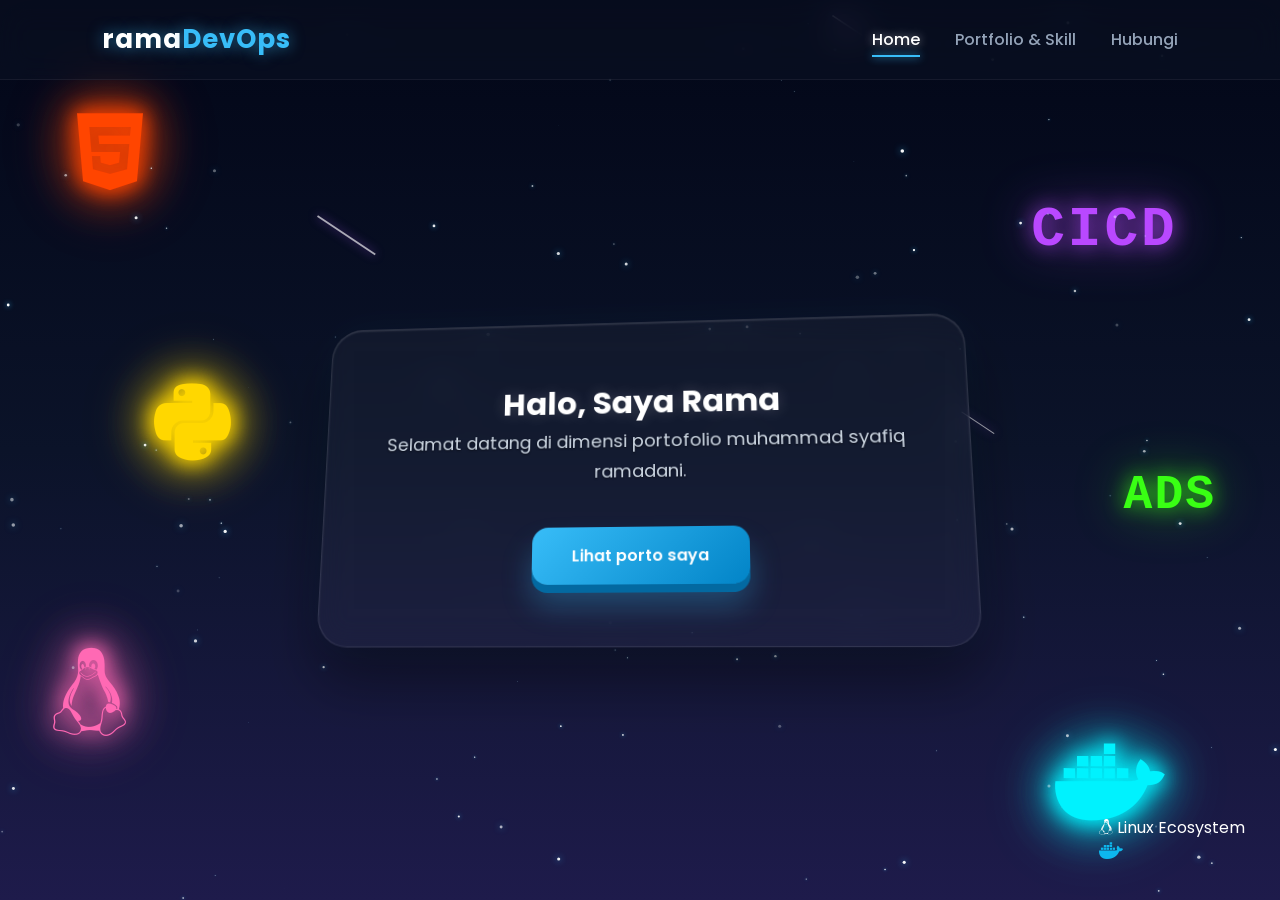
==== index.html @ 14d69cd3 "Deploying to gh-pages from @ ramaaloysius12/ramadevops@76da8cc539028381bd4506cadec1082275433910 🚀" ====
<!DOCTYPE html>
<html lang="id">
<head>
    <meta charset="UTF-8">
    <meta name="viewport" content="width=device-width, initial-scale=1.0">
    <title>Rama haxor</title>
    <link href="https://fonts.googleapis.com/css2?family=Poppins:wght@300;400;600;700&display=swap" rel="stylesheet">
    <link rel="stylesheet" href="https://cdnjs.cloudflare.com/ajax/libs/font-awesome/6.4.0/css/all.min.css">
    <link rel="stylesheet" href="style.css">
</head>

<body class="home-page">
   <div class="bg-hologram-layer">
    <div class="hologram-bg-icon tool-html"><i class="fab fa-html5"></i></div>
    <div class="hologram-bg-icon tool-cicd">CICD</div>
    <div class="hologram-bg-icon tool-python"><i class="fab fa-python"></i></div>
    <div class="hologram-bg-icon tool-ads">ADS</div>
    <div class="hologram-bg-icon tool-linux"><i class="fab fa-linux"></i></div>
    <div class="hologram-bg-icon tool-docker"><i class="fab fa-docker"></i></div>
</div>
    <canvas id="starsCanvas"></canvas>

    <header class="navbar">
        <div class="logo">rama<span>DevOps</span></div>
        <nav class="nav-links" id="navLinks">
            <a href="index.html" class="active">Home</a>
            <a href="portfolio.html">Portfolio & Skill</a>
            <a href="contact.html">Hubungi</a>
        </nav>
        <div class="hamburger" id="hamburgerMenu">
            <i class="fas fa-bars"></i>
        </div>
    </header>

    <main class="hero-container">
        <div class="hero-card-3d">
            <h1 class="fade-out-text">Halo, Saya Rama</h1>
            <p class="fade-out-text delay-1">Selamat datang di dimensi portofolio muhammad syafiq ramadani.</p>
            <a href="portfolio.html" class="btn-3d delay-2">Lihat porto saya</a>
        </div>
      <div class="chatbot-3d-wrapper">
        <div class="chat-popover" id="chatPopover">
            <div class="popover-header">
                <div class="status-dot animate-pulse"></div>
                <span>chat rama</span>
            </div>
            

            <p>Halo! Ada yang bisa saya bantu untuk projek Anda? Tanya saya di WhatsApp! 🚀</p>
            <p>I am a <span class="typing-text"></span></p>
        </div>
         <div class="linux-orbit-box">
        <div class="orbit-glow"></div>
        <div class="orbit-core">
            <i class="fab fa-linux core-icon"></i>
            <span>Linux Ecosystem</span>
        </div>
        <div class="orbit-stage" id="linuxOrbitStage"></div>
    </div>
</main>

          </div>
        </div>
      </div>
    </main>

    <script src="script.js"></script>
</body>
</html>
---- style.css ----
.hologram-bg-icon {
    position: absolute;
    font-size: 5.5rem; /* Sedikit diperbesar agar visual warnanya makin memukau */
    font-family: 'Courier New', monospace;
    font-weight: bold;
    pointer-events: none;
    z-index: 0;
    
    /* Memicu 2 Animasi: Bergerak Spasial + Efek Kedip Memudar */
    animation: holoMovement 14s ease-in-out infinite alternate,
               holoGlitchFade 7s ease-in-out infinite alternate;
}

/* ==================================================
   TEMBAKAN WARNA SPESIFIK TIAP IKON (FULL COLOR NEON)
   ================================================== */

/* 1. HTML5 - Merah Neon Menyala */
.tool-html, .tool-html i {
    color: #ff4500 !important;
    filter: drop-shadow(0 0 10px rgba(255, 69, 0, 0.8)) 
            drop-shadow(0 0 25px rgba(255, 69, 0, 0.4)) !important;
}

/* 2. Python - Kuning Emas Glow */
.tool-python, .tool-python i {
    color: #ffd700 !important;
    filter: drop-shadow(0 0 10px rgba(255, 215, 0, 0.8)) 
            drop-shadow(0 0 25px rgba(255, 215, 0, 0.4)) !important;
}

/* 3. Linux - Pink/Rose Cyberpunk */
.tool-linux, .tool-linux i {
    color: #ff69b4 !important;
    filter: drop-shadow(0 0 10px rgba(255, 105, 180, 0.8)) 
            drop-shadow(0 0 25px rgba(255, 105, 180, 0.4)) !important;
}

/* 4. DevOps (Docker) - Biru Cyan Terang */
.tool-docker, .tool-docker i {
    color: #00f2fe !important;
    filter: drop-shadow(0 0 10px rgba(0, 242, 254, 0.8)) 
            drop-shadow(0 0 25px rgba(0, 242, 254, 0.4)) !important;
}

/* 5. CI/CD (Teks DevOps) - Ungu Hologram Master */
.tool-cicd {
    color: #b948ff !important;
    font-size: 3.5rem;
    letter-spacing: 3px;
    filter: drop-shadow(0 0 10px rgba(185, 72, 255, 0.8)) 
            drop-shadow(0 0 25px rgba(185, 72, 255, 0.4)) !important;
}

/* 6. Digital Marketing (ADS) - Hijau Lime Stabilo */
.tool-ads {
    color: #39ff14 !important;
    font-size: 3rem;
    letter-spacing: 2px;
    filter: drop-shadow(0 0 10px rgba(57, 255, 20, 0.8)) 
            drop-shadow(0 0 25px rgba(57, 255, 20, 0.4)) !important;
}


/* ==================================================
   SISTEM LOGIKA ANIMASI (MOVING & FADING)
   ================================================== */

/* Animasi Gerakan Spasial Mengambang Menyilang */
@keyframes holoMovement {
    0% { transform: translate(0, 0) rotate(0deg) scale(1); }
    50% { transform: translate(25px, -35px) rotate(6deg) scale(1.08); }
    100% { transform: translate(-15px, 45px) rotate(-5deg) scale(0.92); }
}

/* Animasi Kedip Memudar Malfungsi Cahaya Proyektor */
@keyframes holoGlitchFade {
    0%, 20%, 100% { opacity: 0.5; } /* Kondisi dasar: warna keluar jernih */
    45% { opacity: 0.85; }          /* Menguat sangat tajam */
    48% { opacity: 0.15; }          /* Drop drastis (efek kedip) */
    52% { opacity: 0.6; }           /* Pulih kembali */
    80% { opacity: 0.08; }          /* Menghilang hampir transparan */
}


/* ==================================================
   PENATAAN TITIK KOORDINAT LAYAR & JEDA WAKTU ACAK
   ================================================== */
.tool-html    { left: 6%;  top: 12%; animation-delay: 0s, 0s; }
.tool-cicd    { right: 8%; top: 22%; animation-delay: -3s, -1.5s; }
.tool-python  { left: 12%; top: 42%; animation-delay: -6s, -4s; }
.tool-ads     { right: 5%; top: 52%; animation-delay: -1.5s, -5.5s; }
.tool-linux   { left: 4%;  top: 72%; animation-delay: -9s, -2s; }
.tool-docker  { right: 9%; top: 82%; animation-delay: -4.5s, -3.5s; }

/* Optimasi Layar Smartphone */
@media (max-width: 768px) {
    .hologram-bg-icon { font-size: 3.5rem; }
    .tool-cicd { font-size: 2.2rem; }
    .tool-ads { font-size: 2rem; }
    
    @keyframes holoGlitchFade {
        0%, 100% { opacity: 0.4; }
        50% { opacity: 0.08; }
    }
}
* {
    margin: 0;
    padding: 0;
    box-sizing: border-box;
    font-family: 'Poppins', sans-serif;
}

:root {
    --text-white: #ffffff;
    --text-glow: #e0f2fe;
    --accent-blue: #38bdf8;
    --accent-purple: #a855f7;
    
    /* Variabel Warna Gradien Langit 3D Tiap Halaman */
    --bg-home: linear-gradient(180deg, #020617 0%, #0b1329 50%, #1e1b4b 100%);
    --bg-portfolio: linear-gradient(135deg, #090514 0%, #11072c 40%, #1e114a 100%);
    --bg-contact: linear-gradient(225deg, #030712 0%, #081c36 60%, #0d3b66 100%);
    
    /* Bayangan Kedalaman Ruang Efek 3D */
    --shadow-3d: 0 30px 60px rgba(0, 0, 0, 0.6), 
                 inset 0 2px 4px rgba(255, 255, 255, 0.15),
                 0 0 40px rgba(56, 189, 248, 0.1);
    --border-3d: 1px solid rgba(255, 255, 255, 0.12);
}

html, body {
    width: 100%;
    min-height: 100vh;
    overflow-x: hidden;
    color: var(--text-white);
    background-color: #020617;
    position: relative;
}

/* Penempatan Background Gradien Berdasarkan Kelas Halaman */
body.home-page { background: var(--bg-home); }
body.portfolio-page { background: var(--bg-portfolio); }
body.contact-page { background: var(--bg-contact); }

/* Glow Blobs Background Ornament */
body::before {
    content: "";
    position: absolute;
    width: 300px;
    height: 300px;
    background: linear-gradient(135deg, #38bdf8, #a855f7);
    filter: blur(130px);
    opacity: 0.15;
    top: 15%;
    left: 10%;
    z-index: -1;
    pointer-events: none;
} 

/* Canvas Komponen Bintang */
#starsCanvas {
    position: fixed;
    top: 0;
    left: 0;
    width: 100%;
    height: 100%;
    z-index: 1;
    pointer-events: none;
}

/* ==================================================
   2. NAVIGATION BAR (GLASSMORPHISM)
   ================================================== */
.navbar {
    display: flex;
    justify-content: space-between;
    align-items: center;
    padding: 20px 8%;
    background: rgba(15, 23, 42, 0.4);
    backdrop-filter: blur(16px);
    -webkit-backdrop-filter: blur(16px);
    border-bottom: 1px solid rgba(255, 255, 255, 0.06);
    position: fixed;
    width: 100%;
    top: 0;
    z-index: 1000;
}

.logo {
    font-size: 26px;
    font-weight: 700;
    letter-spacing: 1px;
    text-shadow: 0 0 15px rgba(56, 189, 248, 0.6);
}

.logo span {
    color: var(--accent-blue);
}

.nav-links {
    display: flex;
}

.nav-links a {
    margin-left: 35px;
    text-decoration: none;
    color: #94a3b8;
    font-weight: 500;
    transition: all 0.3s ease;
    position: relative;
    padding: 5px 0;
}

.nav-links a:hover, .nav-links a.active {
    color: var(--text-white);
    text-shadow: 0 0 10px rgba(255, 255, 255, 0.5);
}

.nav-links a::after {
    content: '';
    position: absolute;
    width: 0;
    height: 2px;
    bottom: 0;
    left: 0;
    background: var(--accent-blue);
    transition: width 0.3s ease;
    box-shadow: 0 0 8px var(--accent-blue);
}

.nav-links a:hover::after, .nav-links a.active::after {
    width: 100%;
}

.hamburger {
    display: none;
    font-size: 26px;
    cursor: pointer;
    color: var(--text-white);
    transition: transform 0.3s ease;
}

/* ==================================================
   3. HERO SECTION & TRANS-3D HERO CARD (FIXED BUG)
   ================================================== */
.hero-container {
    height: auto !important; /* FIX: Lepas 100vh kaku agar tidak menjepit box visual bawah */
    min-height: 100vh;
    display: flex;
    flex-direction: column; /* Urutkan dari atas ke bawah secara simetris */
    align-items: center;
    justify-content: center;
    padding: 140px 20px 80px 20px; /* Atur ruang napas layout */
    position: relative;
    z-index: 10;
    gap: 40px; /* Jarak aman antara kartu dan box visual linux */
}

/* Kartu Utama: Dioptimasi Menjadi Transparan Glassmorphism */
.hero-card-3d {
    background: rgba(255, 255, 255, 0.03) !important; /* Transparan premium */
    backdrop-filter: blur(16px) !important;
    -webkit-backdrop-filter: blur(16px) !important;
    border: 1px solid rgba(255, 255, 255, 0.1) !important; 
    padding: 60px 40px;
    border-radius: 32px;
    width: 100%;
    max-width: 650px;
    text-align: center;
    box-shadow: 0 30px 60px rgba(0, 0, 0, 0.4), 
                inset 0 1px 2px rgba(255, 255, 255, 0.15),
                0 0 40px rgba(56, 189, 248, 0.05) !important;
    transform: perspective(1000px) rotateX(10deg) rotateY(-5deg);
    transition: transform 0.5s ease, box-shadow 0.5s ease;
}

.hero-card-3d:hover {
    transform: perspective(1000px) rotateX(0deg) rotateY(0deg) translateY(-5px);
    box-shadow: 0 40px 80px rgba(56, 189, 248, 0.2), inset 0 2px 8px rgba(255, 255, 255, 0.3);
}

.hero-card-3d h1 {
    text-shadow: 0 0 15px rgba(255, 255, 255, 0.2);
}

.hero-card-3d p {
    font-size: 1.15rem;
    color: #cbd5e1 !important;
    line-height: 1.7;
    margin-bottom: 40px;
    text-shadow: 0 1px 2px rgba(0, 0, 0, 0.5);
}

/* Tombol Aksi Bergaya Timbul Spasial */
.btn-3d {
    display: inline-block;
    padding: 16px 40px;
    background: linear-gradient(135deg, var(--accent-blue) 0%, #0284c7 100%);
    color: var(--text-white);
    text-decoration: none;
    font-weight: 600;
    border-radius: 16px;
    box-shadow: 0 8px 0px #0369a1, 0 20px 30px rgba(56, 189, 248, 0.3);
    transition: all 0.2s ease;
}

.btn-3d:hover {
    transform: translateY(2px);
    box-shadow: 0 6px 0px #0369a1, 0 15px 20px rgba(56, 189, 248, 0.3);
}

.btn-3d:active {
    transform: translateY(8px);
    box-shadow: 0 0px 0px transparent;
}

/* ==================================================
   4. ANIMATIONS & EFFECTS
   ================================================== */
.fade-out-text {
    opacity: 1;
    animation: triggerFadeOut 5s ease-in-out infinite alternate;
}

.delay-1 { animation-delay: 0.5s; }
.delay-2 { animation-delay: 1s; }

@keyframes triggerFadeOut {
    0%, 75% { opacity: 1; transform: translateY(0); }
    100% { opacity: 0.15; transform: translateY(-8px); }
}

.typing-text {
    color: #38bdf8;
    font-weight: bold;
    border-right: 2px solid #fff;
    animation: blinkCursor 0.75s step-end infinite;
    padding-right: 4px;
}

@keyframes blinkCursor {
    from, to { border-color: transparent }
    50% { border-color: #38bdf8; }
}

/* ==================================================
   5. VISUAL 3D KOTAK TRANSPARAN IKON LINUX (TERISOLASI)
   ================================================== */
.linux-visual-3d {
    position: relative !important;
    display: flex !important;
    align-items: center !important;
    justify-content: center !important;
    width: 100% !important;
    max-width: 580px !important;
    height: 250px !important; 
    background: rgba(255, 255, 255, 0.02) !important;
    backdrop-filter: blur(20px) !important;
    -webkit-backdrop-filter: blur(20px) !important;
    border: 1px solid rgba(255, 255, 255, 0.08) !important;
    border-radius: 24px !important;
    box-shadow: 0 30px 60px rgba(0, 0, 0, 0.5),
                inset 0 1px 2px rgba(255, 255, 255, 0.1) !important;
    overflow: hidden !important;
    box-sizing: border-box !important;
    margin: 0 auto !important; /* Rata tengah yang solid */
}

.center-label {
    text-align: center;
    z-index: 10;
    pointer-events: none;
    display: flex;
    flex-direction: column;
    align-items: center;
    gap: 8px;
}

.linux-master-icon {
    font-size: 2.5rem;
    color: #ffffff;
    filter: drop-shadow(0 0 15px rgba(255, 255, 255, 0.6));
    animation: pulseGlow 3s ease-in-out infinite;
}

.center-label span {
    font-family: monospace;
    font-size: 0.85rem;
    letter-spacing: 2px;
    color: blue;
    text-transform: uppercase;
    font-weight: bold;
    text-shadow: 0 0 8px rgba(168, 85, 247, 0.4);
}

.linux-stage {
    position: absolute;
    width: 100%;
    height: 100%;
    top: 0;
    left: 0;
    z-index: 5;
    pointer-events: none;
}

.linux-icon-particle {
    position: absolute;
    opacity: 0;
    filter: drop-shadow(0 0 10px currentColor);
    transform-style: preserve-3d;
    animation: linux3DAnimation 3.5s cubic-bezier(0.4, 0, 0.2, 1) forwards;
}

@keyframes pulseGlow {
    0%, 100% { transform: scale(1); opacity: 0.8; }
    50% { transform: scale(1.08); opacity: 1; filter: drop-shadow(0 0 25px #38bdf8); }
}

@keyframes linux3DAnimation {
    0% { transform: translateY(120%) scale(0.3) rotateX(45deg) rotateY(0deg); opacity: 0; }
    20% { opacity: 0.7; }
    80% { opacity: 0.7; }
    100% { transform: translateY(-30%) scale(1.3) rotateX(0deg) rotateY(180deg); opacity: 0; }
}

/* ==================================================
   6. PORTFOLIO & SKILLS LAYOUT
   ================================================== */
.content-wrapper {
    padding: 140px 8% 80px 8%;
    position: relative;
    z-index: 10;
}

.section-title {
    text-align: center;
    margin-bottom: 50px;
}

.section-title h1, .section-title h2 {
    font-size: 2.8rem;
    background: linear-gradient(135deg, #fff 0%, var(--accent-blue) 100%);
    -webkit-background-clip: text;
    -webkit-text-fill-color: transparent;
    background-clip: text; 
}

.grid-container {
    display: grid;
    grid-template-columns: repeat(auto-fit, minmax(300px, 1fr));
    gap: 40px;
    margin-bottom: 40px;
}

.card-3d-item {
    background: rgba(17, 24, 39, 0.55);
    border: var(--border-3d);
    padding: 40px 30px;
    border-radius: 24px;
    box-shadow: var(--shadow-3d);
    transition: transform 0.4s cubic-bezier(0.175, 0.885, 0.32, 1.275);
}

.card-3d-item:hover {
    transform: translateY(-12px) scale(1.03) rotateY(5deg);
    border-color: rgba(56, 189, 248, 0.4);
}

.icon-box {
    font-size: 32px;
    color: var(--accent-blue);
    margin-bottom: 20px;
    display: inline-block;
    text-shadow: 0 0 15px rgba(56, 189, 248, 0.8);
}

.card-3d-item h3 { font-size: 1.4rem; margin-bottom: 15px; }
.card-3d-item p { color: #94a3b8; font-size: 0.95rem; line-height: 1.6; }

.portfolio-card-3d {
    background: rgba(15, 23, 42, 0.7);
    border-radius: 24px;
    overflow: hidden;
    border: var(--border-3d);
    box-shadow: var(--shadow-3d);
    transition: transform 0.4s ease;
}

.portfolio-card-3d:hover { transform: translateY(-8px) rotateX(-5deg); }
.p-banner {
    background: liner-gradient(135deg, #4c1d95 0%, blue 100%);
    height: 180px;
    display: flex;
    align-items: center;
    justify-content: center;
    font-weight: 700;
    font-size: 1.5rem;
    letter-spacing: 1px;
}
.p-banner.spec { background: linear-gradient(135deg, #0f172a 0%,  100%); }
.p-content { padding: 25px; }
.p-content h3 { margin-bottom: 10px; }
.p-content p { color: #cbd5e1; font-size: 0.95rem; line-height: 1.6; }

.project-card-glass {
    background: rgba(255, 255, 255, 0.03);
    backdrop-filter: blur(12px);
    -webkit-backdrop-filter: blur(12px);
    border: 1px solid rgba(255, 255, 255, 0.08);
    border-radius: 16px;
    padding: 20px;
    transition: transform 0.3s ease, box-shadow 0.3s ease;
}

.project-card-glass:hover {
    transform: translateY(-6px);
    border-color: rgba(56, 189, 248, 0.4); 
    box-shadow: 0 15px 30px rgba(56, 189, 248, 0.1);
}

/* ==================================================
   7. TECHNICAL TOOLS LOGO SLIDER
   ================================================== */
.tools-grid {
    display: grid;
    grid-template-columns: repeat(auto-fit, minmax(160px, 1fr));
    gap: 25px;
    margin-top: 30px;
    margin-bottom: 60px;
}

.tool-card-3d {
    background: rgba(30, 41, 59, 0.4);
    backdrop-filter: blur(10px);
    border: 1px solid rgba(255, 255, 255, 0.08);
    border-radius: 20px;
    padding: 30px 20px;
    text-align: center;
    box-shadow: 0 15px 30px rgba(0, 0, 0, 0.4), 
                inset 0 2px 4px rgba(255, 255, 255, 0.05),
                0 4px 0px rgba(15, 23, 42, 0.8);
    transition: transform 0.3s cubic-bezier(0.175, 0.885, 0.32, 1.275), box-shadow 0.3s ease, border-color 0.3s ease;
}

.tool-card-3d:hover {
    transform: translateY(-8px);
    box-shadow: 0 25px 40px rgba(56, 189, 248, 0.15), 
                inset 0 2px 6px rgba(255, 255, 255, 0.1),
                0 12px 0px rgba(15, 23, 42, 0.6);
    border-color: rgba(56, 189, 248, 0.3);
}

.slider-3d-container {
    width: 100%;
    overflow: hidden;
    position: relative;
    padding: 30px 0;
    margin-bottom: 60px;
}

.slider-3d-container::before, .slider-3d-container::after {
    content: ""; height: 100%; position: absolute; width: 150px; z-index: 2; pointer-events: none;
}
.slider-3d-container::before { top: 0; left: 0; background: linear-gradient(to right, rgba(9, 5, 20, 1) 0%, rgba(9, 5, 20, 0) 100%); }
.slider-3d-container::after { top: 0; right: 0; background: linear-gradient(to left, rgba(9, 5, 20, 1) 0%, rgba(9, 5, 20, 0) 100%); }

.infinite-slider-track { display: flex; width: max-content; gap: 20px; }
.row-left { animation: scrollLeft 35s linear infinite; }
.row-right { animation: scrollRight 20s linear infinite; }
.slider-3d-container:hover .infinite-slider-track { animation-play-state: paused; }

.slide-item-3d {
    background: rgba(30, 41, 59, 0.45);
    backdrop-filter: blur(8px);
    border: 1px solid rgba(255, 255, 255, 0.08);
    padding: 15px 25px;
    border-radius: 16px;
    display: flex;
    align-items: center;
    gap: 12px;
    box-shadow: 0 10px 20px rgba(0, 0, 0, 0.3), 0 4px 0px rgba(15, 23, 42, 0.9);
    transition: transform 0.3s ease, border-color 0.3s ease, box-shadow 0.3s ease;
}

.slide-item-3d:hover {
    transform: translateY(-5px);
    border-color: rgba(56, 189, 248, 0.4);
    box-shadow: 0 15px 25px rgba(56, 189, 248, 0.15), 0 8px 0px rgba(15, 23, 42, 0.7);
}

.slide-item-3d i { font-size: 24px; }
.slide-item-3d span { font-size: 0.95rem; font-weight: 600; color: var(--text-white); white-space: nowrap; }

/* Skema Warna Ikon */
.slide-item-3d i.html { color: #ef4444; }
.slide-item-3d i.css { color: #3b82f6; }
.slide-item-3d i.python { color: #3776ab; }
.slide-item-3d i.js { color: #eab308; }
.slide-item-3d i.mysql { color: #00758f; }
.slide-item-3d i.ahrefs { color: #ff6b00; }
.slide-item-3d i.gsc { color: #4285f4; }
.slide-item-3d i.gkp { color: #34a853; }
.slide-item-3d i.g-ads { color: #4285f4; }
.slide-item-3d i.meta-ads { color: #1877f2; }
.slide-item-3d i.tiktok-ads { color: #00f2fe; }
.slide-item-3d i.shopee-ads { color: #ee4d2d; }
.slide-item-3d i.cicd { color: #10b981; }
.slide-item-3d i.linux { color: #fda4af; }
.slide-item-3d i.windows { color: #0078d4; }
.slide-item-3d i.docker { color: #0db7ed; }

@keyframes scrollLeft { 0% { transform: translateX(0); } 100% { transform: translateX(-50%); } }
@keyframes scrollRight { 0% { transform: translateX(-50%); } 100% { transform: translateX(0); } }

/* ==================================================
   8. CONTACT FORM SECTION
   ================================================== */
.contact-wrapper {
    padding: 140px 20px 80px 20px; display: flex; justify-content: center; position: relative; z-index: 10;
}
.form-container-3d {
    background: rgba(15, 23, 42, 0.6); backdrop-filter: blur(24px); border: var(--border-3d); padding: 50px 40px; border-radius: 32px; width: 100%; max-width: 580px; box-shadow: var(--shadow-3d); transform: perspective(1000px) rotateX(2deg);
}
.form-container-3d h2 { font-size: 2.2rem; margin-bottom: 10px; background: linear-gradient(135deg, #fff 0%, var(--accent-purple) 100%); -webkit-background-clip: text; -webkit-text-fill-color: transparent; }
.form-container-3d p { color: #94a3b8; margin-bottom: 35px; }
.input-group-3d { margin-bottom: 25px; text-align: left; }
.input-group-3d label { display: block; font-size: 0.9rem; font-weight: 600; margin-bottom: 8px; color: #cbd5e1; }
.input-group-3d input, .input-group-3d textarea { width: 100%; padding: 14px 20px; background: rgba(30, 41, 59, 0.6); border: 1px solid rgba(255, 255, 255, 0.1); border-radius: 12px; color: var(--text-white); outline: none; font-size: 0.95rem; box-shadow: inset 0 4px 8px rgba(0,0,0,0.3); transition: all 0.3s ease; }
.input-group-3d input:focus, .input-group-3d textarea:focus { border-color: var(--accent-blue); box-shadow: 0 0 15px rgba(56, 189, 248, 0.25), inset 0 2px 4px rgba(0,0,0,0.5); }
.btn-submit-3d { width: 100%; padding: 16px; background: linear-gradient(135deg, var(--accent-purple) 0%, #6b21a8 100%); color: white; border: none; border-radius: 14px; font-weight: 600; font-size: 1rem; cursor: pointer; box-shadow: 0 6px 0px #581c87, 0 15px 25px rgba(168, 85, 247, 0.25); transition: all 0.2s; }
.btn-submit-3d:hover { transform: translateY(2px); box-shadow: 0 4px 0px #581c87, 0 10px 15px rgba(168, 85, 247, 0.25); }
.btn-submit-3d:active { transform: translateY(6px); box-shadow: 0 0px 0px transparent; }

/* ==================================================
   9. FLOATING WHATSAPP CHATBOT (MODIFIKASI: HANYA LOGO NEON)
   ================================================== */
.chatbot-3d-wrapper {
    position: fixed;
    bottom: 35px;
    right: 35px;
    z-index: 9999;
    display: flex;
    flex-direction: column;
    align-items: flex-end;
}

/* Modifikasi Tombol Menjadi Bulat Sempurna Pas Seukuran Ikon */
.chatbot-3d-btn {
    width: 60px !important;
    height: 60px !important;
    border-radius: 50% !important;
    background: linear-gradient(135deg, #25d366 0%, #128c7e 100%) !important;
    border: 1px solid rgba(255, 255, 255, 0.2) !important;
    color: white !important;
    font-size: 28px !important; /* Pas di tengah */
    cursor: pointer;
    display: flex !important;
    align-items: center !important;
    justify-content: center !important;
    box-shadow: 0 10px 25px rgba(37, 211, 102, 0.4) !important;
    transition: transform 0.3s cubic-bezier(0.175, 0.885, 0.32, 1.275) !important;
}

.chatbot-3d-btn:hover {
    transform: scale(1.1) translateY(-4px) !important;
    box-shadow: 0 15px 30px rgba(37, 211, 102, 0.6) !important;
}

/* Hilangkan Box Popover Teks / Chat Popover Panjang agar Murni Logo */
.chat-popover, .chat-popover.show {
    display: none !important;
}

.pulse-ring {
    position: absolute;
    width: 100%;
    height: 100%;
    border-radius: 50%;
    border: 2px solid #25d366;
    left: 0;
    top: 0;
    animation: hybridPulse 2s linear infinite;
    pointer-events: none;
}

@keyframes hybridPulse {
    0% { transform: scale(1); opacity: 1; }
    100% { transform: scale(1.4); opacity: 0; }
}

/* ==================================================
   10. MEDIA QUERIES RESPONSIF MOBILE
   ================================================== */
@media (max-width: 991px) {
    .hero-container {
        padding-top: 120px;
        gap: 30px;
    }
    .hero-card-3d p {
        font-size: 1rem;
        margin-bottom: 30px !important; /* FIX: Tidak mendorong paksa lagi */
    }
}

@media (max-width: 768px) {
    .nav-links {
        position: absolute;
        top: 100%;
        left: -100%;
        width: 100%;
        background: rgba(15, 23, 42, 0.98);
        backdrop-filter: blur(20px);
        flex-direction: column;
        text-align: center;
        padding: 30px 0;
        transition: left 0.4s ease;
        box-shadow: 0 20px 40px rgba(0,0,0,0.5);
        border-bottom: 1px solid rgba(255, 255, 255, 0.1);
    }

    .nav-links.active { left: 0; }
    .nav-links a { display: block; margin: 20px 0; font-size: 1.1rem; }
    .hamburger { display: block; }
    .hero-card-3d {
        padding: 40px 20px;
        transform: none !important; /* Matikan kemiringan di HP agar teks aman */
    }
    .hero-card-3d h1 { font-size: 2rem; }
    .linux-visual-3d {
        max-width: 100% !important;
        height: 220px !important;
    }
    
    
}

/* ==================================================
   PERBAIKAN TOTAL: KARTU PENDIDIKAN MAKSIMAL (FADE-HOVER)
   ================================================== */

.section-title-3d {
    text-align: center;
    font-size: 2rem;
    font-family: 'Poppins', sans-serif;
    font-weight: 400;
    letter-spacing: 4px;
    color: #ffffff;
    text-shadow: 0 0 15px rgba(56, 189, 248, 0.8), 0 0 30px rgba(168, 85, 247, 0.4);
    margin-bottom: 50px !important; 
}

/* --- KARTU GLASSMORPHISM 3D JUMBO --- */
.edu-card-3d {
    background: rgba(15, 23, 42, 0.35) !important;
    backdrop-filter: blur(25px) !important;
    -webkit-backdrop-filter: blur(25px) !important;
    border: 1px solid rgba(255, 255, 255, 0.1);
    border-radius: 28px;
    padding: 45px 40px; /* Ukuran dalam kartu dibuat sangat lapang */
    position: relative;
    overflow: hidden;
    transform-style: preserve-3d;
    
    /* Pengatur transisi tinggi kartu saat di-hover */
    transition: transform 0.5s cubic-bezier(0.25, 1, 0.5, 1), 
                box-shadow 0.5s ease, 
                border-color 0.5s ease,
                max-height 0.6s cubic-bezier(0.25, 1, 0.5, 1);
                
    box-shadow: 0 30px 60px rgba(0, 0, 0, 0.6),
                inset 0 1px 2px rgba(255, 255, 255, 0.12);
}

/* Garis Neon Laser Atas */
.edu-glow-line {
    position: absolute;
    top: 0; left: 0; width: 100%; height: 20px;
    background: linear-gradient(90deg, transparent, #38bdf8, #a855f7, transparent);
    transform: translateX(-100%);
    transition: transform 0.6s ease;
}

/* Wadah Ikon Kampus/Sekolah */
.edu-icon-container {
    width: 60px; /* Diperbesar */
    height: 60px;
    background: rgba(56, 189, 248, 0.1);
    border: 1px solid rgba(56, 189, 248, 0.3);
    border-radius: 18px;
    display: flex;
    align-items: center;
    justify-content: center;
    font-size: 1.7rem;
    color: #38bdf8;
    margin-bottom: 25px;
    filter: drop-shadow(0 0 8px rgba(56, 189, 248, 0.5));
    transform: translateZ(25px);
}

.edu-year {
    display: block;
    font-family: monospace;
    font-size: 0.95rem;
    color: #a855f7;
    font-weight: bold;
    letter-spacing: px;
    margin-bottom: 8px;
    text-shadow: 0 0 8px rgba(168, 85, 247, 0.4);
}

.edu-school {
    font-size: 1.6rem; 
    font-weight: 800;
    color: #ffffff;
    margin-bottom: 30px;
    transform: translateZ(20px);
}


.edu-fadeout-text-container {
    position: relative;
    max-height: 85px; 
    overflow: hidden;
    transition: max-height 0.6s cubic-bezier(0.25, 1, 0.5, 1);
    
    
    -webkit-mask-image: linear-gradient(to bottom, #000 40%, transparent 100%);
    mask-image: linear-gradient(to bottom, #000 40%, transparent 100%);
    
    /* Mematikan fungsi sisa-sisa animasi scroll sebelumnya */
    animation: none !important; 
}

.edu-description {
    font-size: 0.95rem; 
    line-height: 1.7;
    color: #94a3b8;
    text-align: left;
    animation: none !important; 
    transition: color 0.4s ease;
}


.edu-card-3d:hover {
    transform: translateY(-10px) rotateX(8deg) rotateY(-3deg);
    border-color: rgba(56, 189, 248, 0.4);
    box-shadow: 0 40px 80px rgba(56, 189, 248, 0.2),
                inset 0 1px 2px rgba(255, 255, 255, 0.2);
}


.edu-card-3d:hover .edu-fadeout-text-container {
    max-height: 300px;
    -webkit-mask-image: linear-gradient(to bottom, #000 100%, #000 100%);
    mask-image: linear-gradient(to bottom, #000 100%, #000 100%);
}

.edu-card-3d:hover .edu-glow-line {
    transform: translateX(100%);
    transition: transform 0.8s ease;
}

.edu-card-3d:hover .edu-description {
    color: #e2e8f0;
}


@media (max-width: 768px) {
    .edu-card-3d {
        padding: 35px 25px; 
    }
    .edu-school {
        font-size: 1.35rem;
    }
    
    .edu-card-3d:hover .edu-fadeout-text-container {
        max-height: 400px; 
    }
}
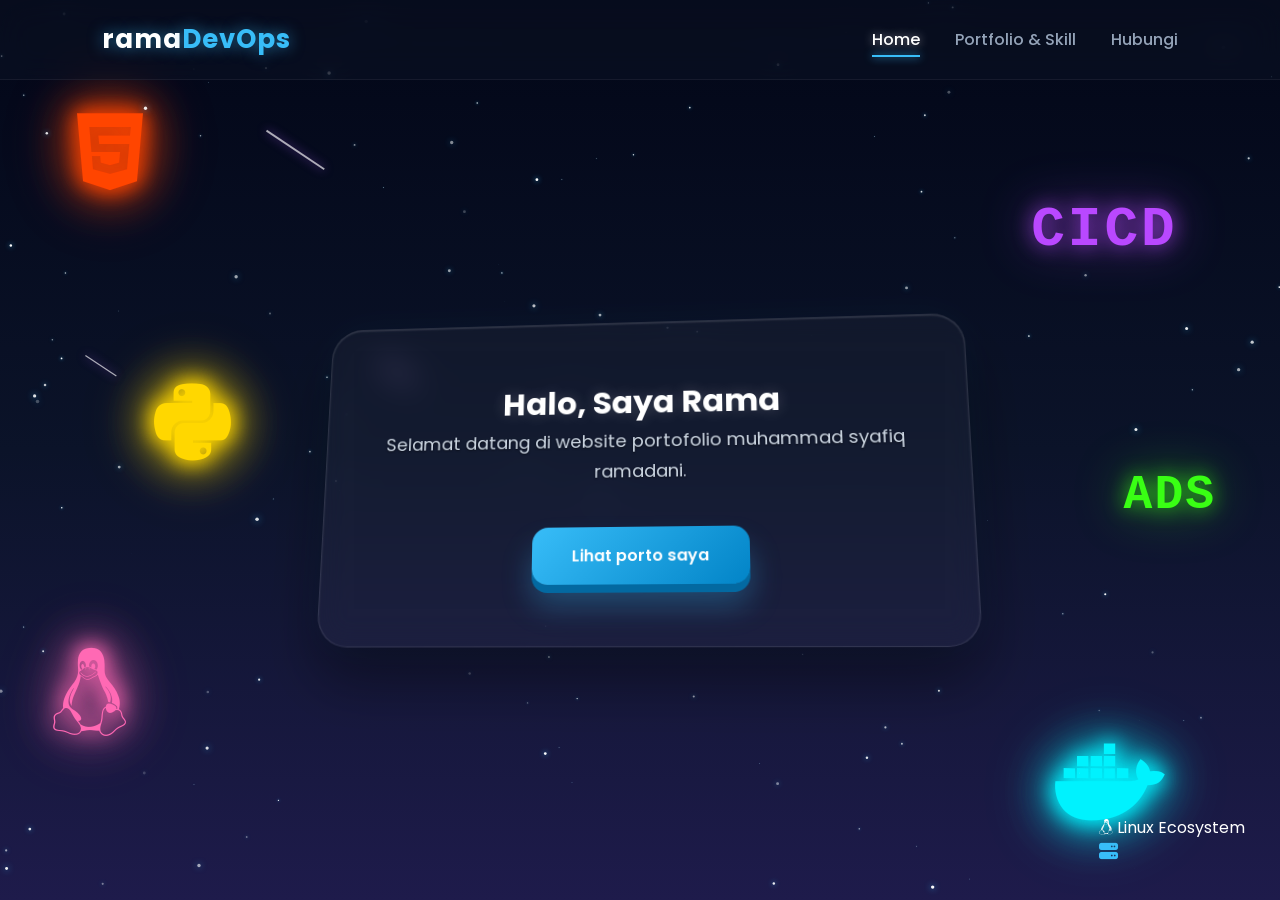
==== commit 453b4788: "Deploying to gh-pages from @ ramaaloysius12/ramadevops@2702d83424144a80c051af7596774941c4a8d496 🚀" ====
--- a/index.html
+++ b/index.html
@@ -35,7 +35,7 @@
     <main class="hero-container">
         <div class="hero-card-3d">
             <h1 class="fade-out-text">Halo, Saya Rama</h1>
-            <p class="fade-out-text delay-1">Selamat datang di dimensi portofolio muhammad syafiq ramadani.</p>
+            <p class="fade-out-text delay-1">Selamat datang di website portofolio muhammad syafiq ramadani.</p>
             <a href="portfolio.html" class="btn-3d delay-2">Lihat porto saya</a>
         </div>
       <div class="chatbot-3d-wrapper">
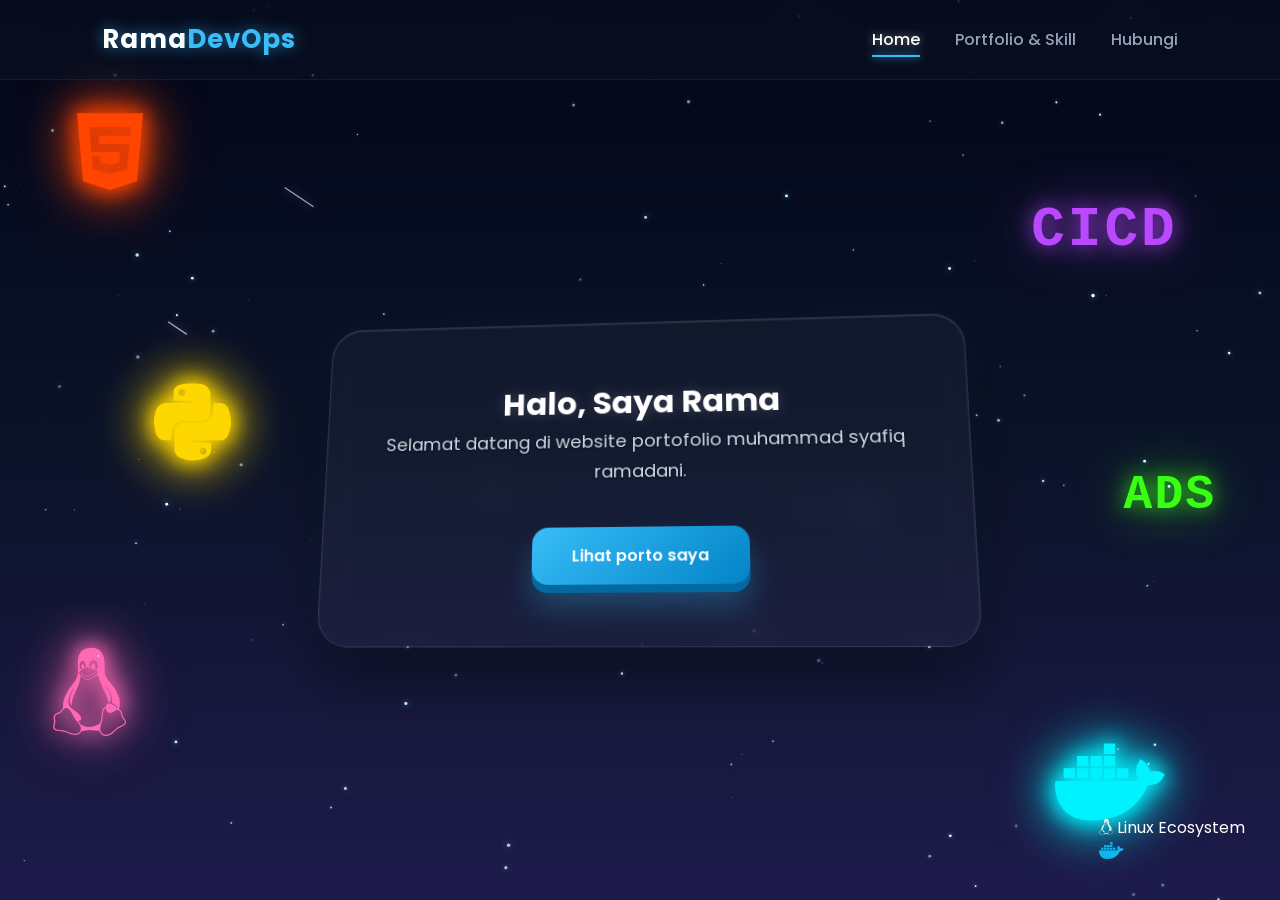
==== commit 190cd949: "Deploying to gh-pages from @ ramaaloysius12/ramadevops@037c24ab39c6e5ff90f931bdb4b7593447ecca42 🚀" ====
--- a/index.html
+++ b/index.html
@@ -21,7 +21,7 @@
     <canvas id="starsCanvas"></canvas>
 
     <header class="navbar">
-        <div class="logo">rama<span>DevOps</span></div>
+        <div class="logo">Rama<span>DevOps</span></div>
         <nav class="nav-links" id="navLinks">
             <a href="index.html" class="active">Home</a>
             <a href="portfolio.html">Portfolio & Skill</a>
--- a/style.css
+++ b/style.css
@@ -879,3 +879,55 @@
         max-height: 400px; 
     }
 }
+
+.job {
+    margin-bottom: 20px;
+    padding-left: 15px;
+    border-left: 3px solid #58a6ff;
+}
+.job-title {
+    font-weight: bold;
+    color: #f0883e;
+    font-size: 1.2em;
+}
+.job-company {
+    color: #8b949e;
+    font-style: italic;
+    font-size: 0.9em;
+    margin-bottom: 5px;
+}
+
+/* --- 1. Animasi 3D Fade In Berulang (Infinite) --- */
+@keyframes fadeIn3DRepeat {
+    0% {
+        opacity: 0;
+        /* Mulai dari jauh di dalam layar (Z-axis negatif) dan mendongak */
+        transform: translateZ(-200px) rotateX(10deg) scale(0.9);
+    }
+    15%, 85% {
+        opacity: 1;
+        /* Posisi diam sempurna dan jelas di layar */
+        transform: translateZ(0) rotateX(0deg) scale(1);
+    }
+    100% {
+        opacity: 0;
+        /* Kembali menjauh atau memudar sebelum mengulang lagi */
+        transform: translateZ(-200px) rotateX(10deg) scale(0.9);
+    }
+}
+
+/* --- 2. Animasi Teks Transparan Berulang (Pulse Glow) --- */
+.animasi-teks-transparan {
+    animation: textTransparentPulse 3s ease-in-out infinite;
+}
+
+@keyframes textTransparentPulse {
+    0%, 100% {
+        color: rgba(88, 166, 255, 1); /* Warna solid penuh */
+        text-shadow: 0 0 8px rgba(88, 166, 255, 0.6);
+    }
+    50% {
+        color: rgba(88, 166, 255, 0.3); /* Teks menjadi sangat transparan */
+        text-shadow: 0 0 0px rgba(88, 166, 255, 0);
+    }
+}
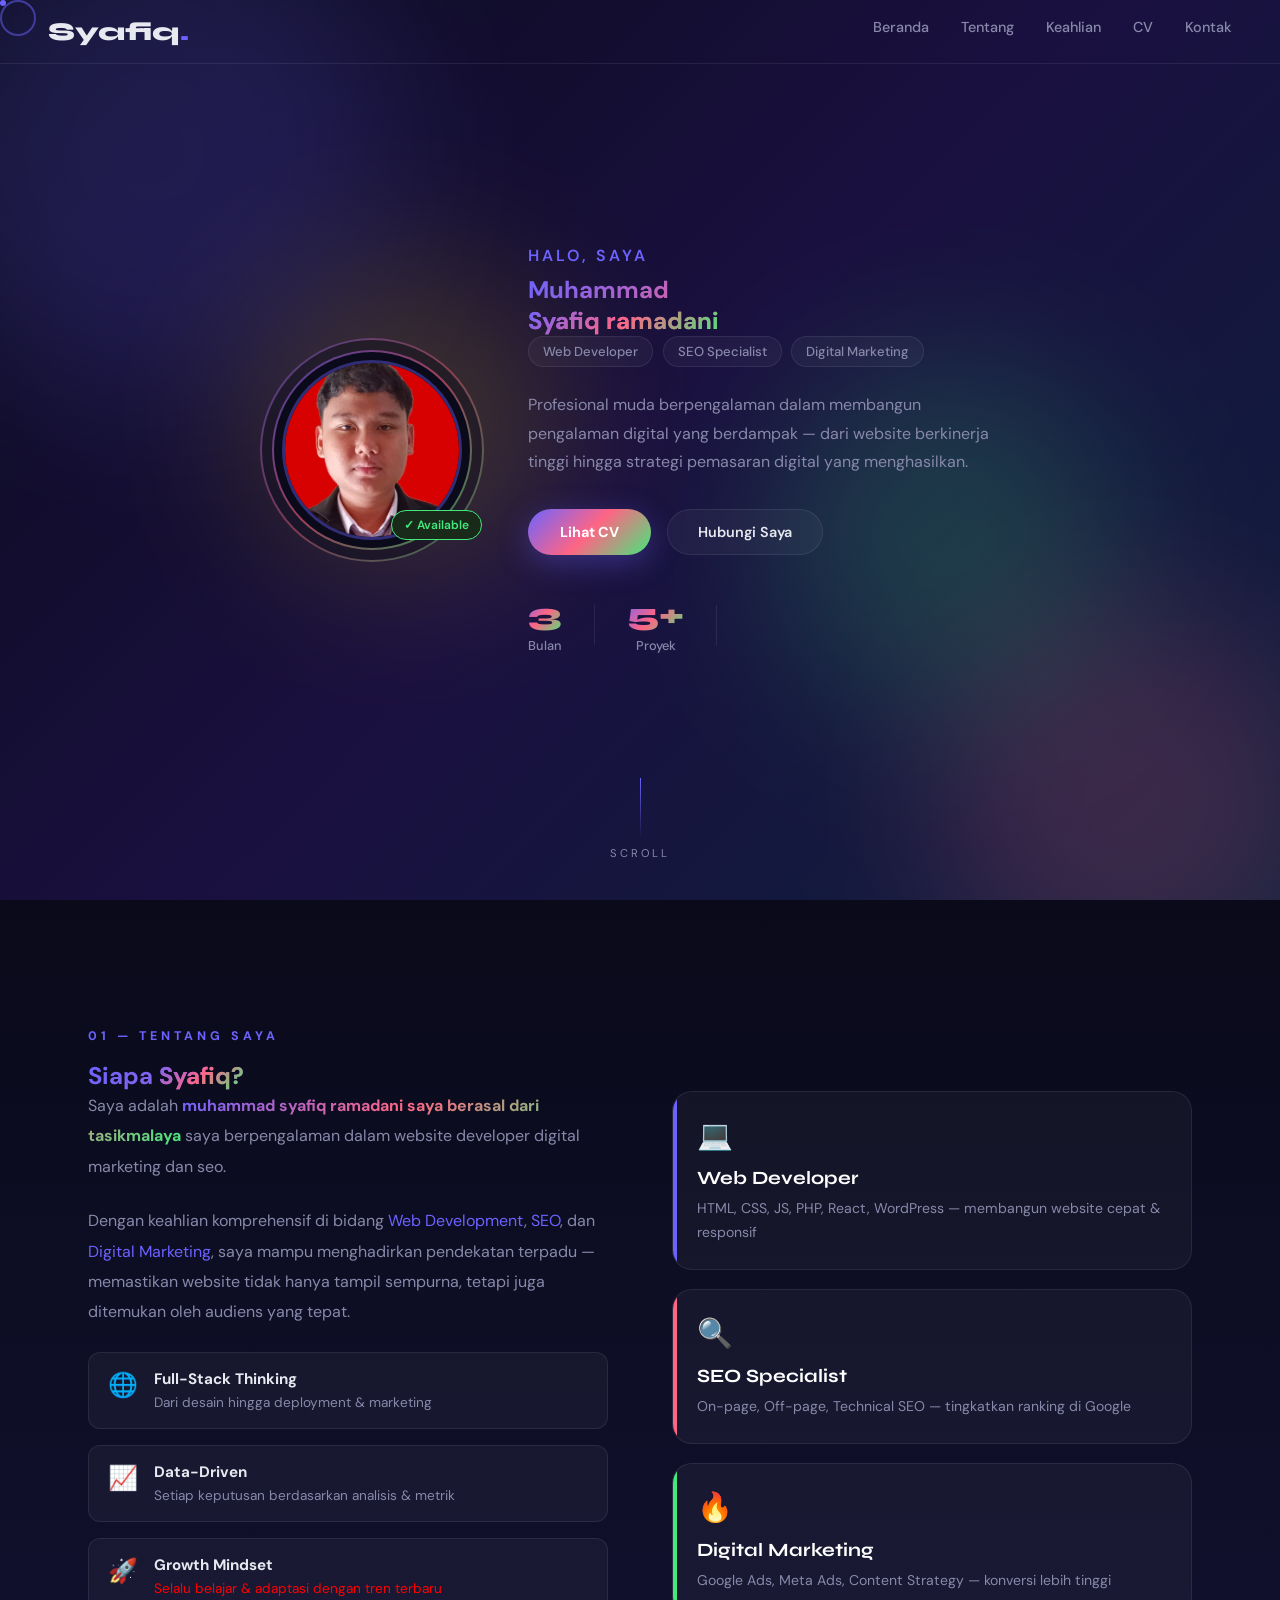
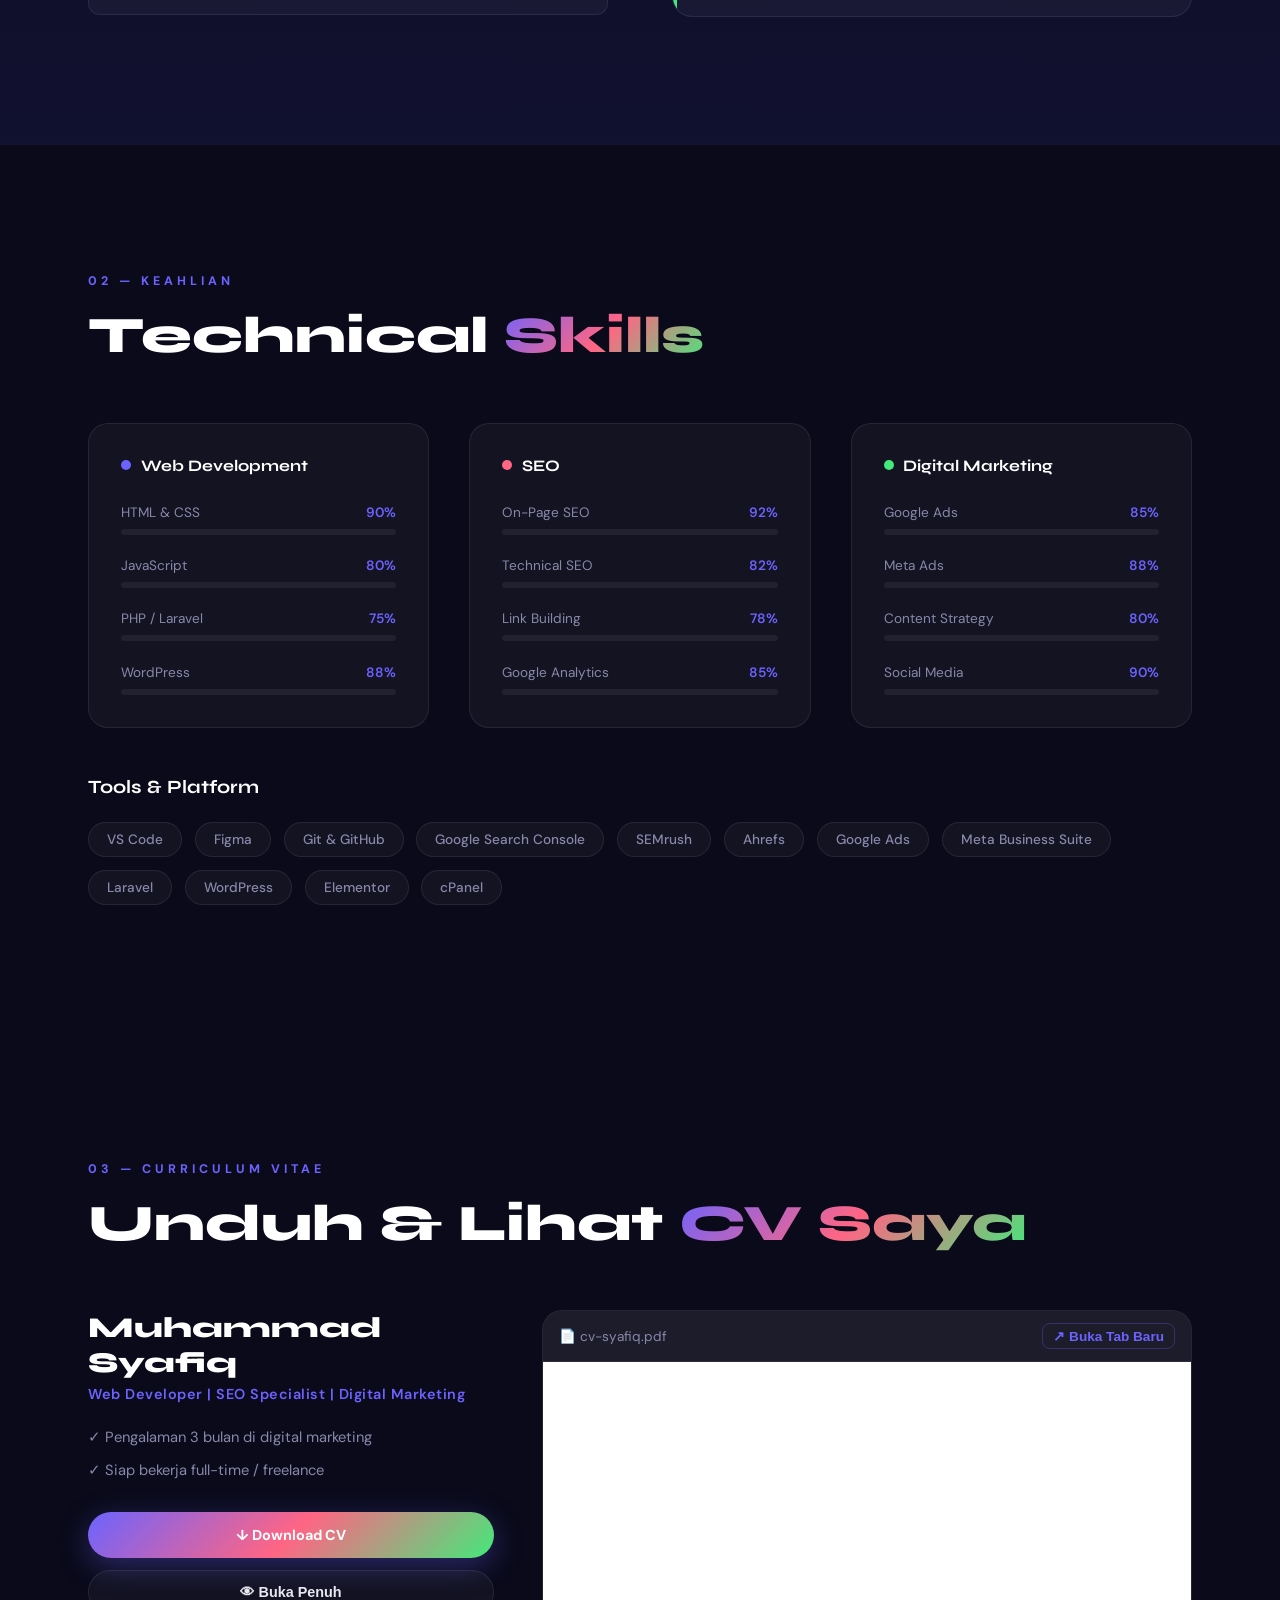
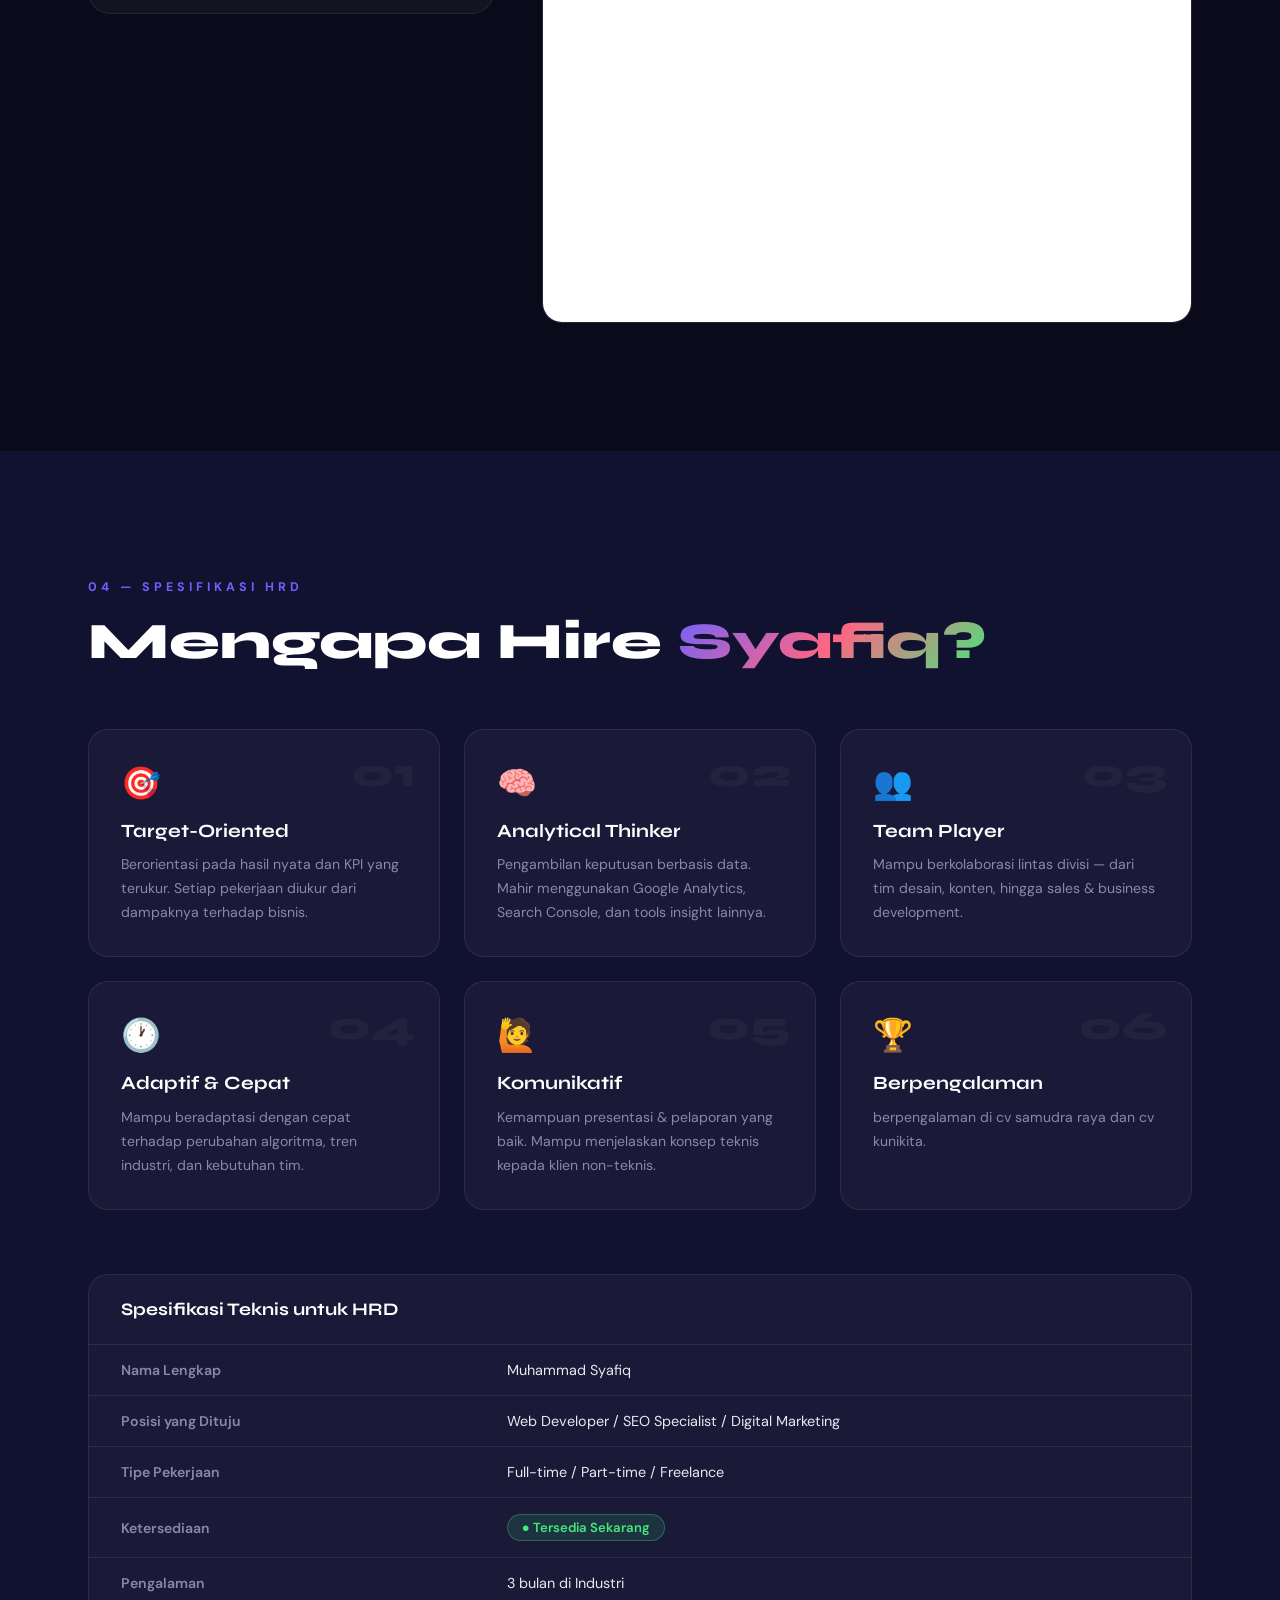
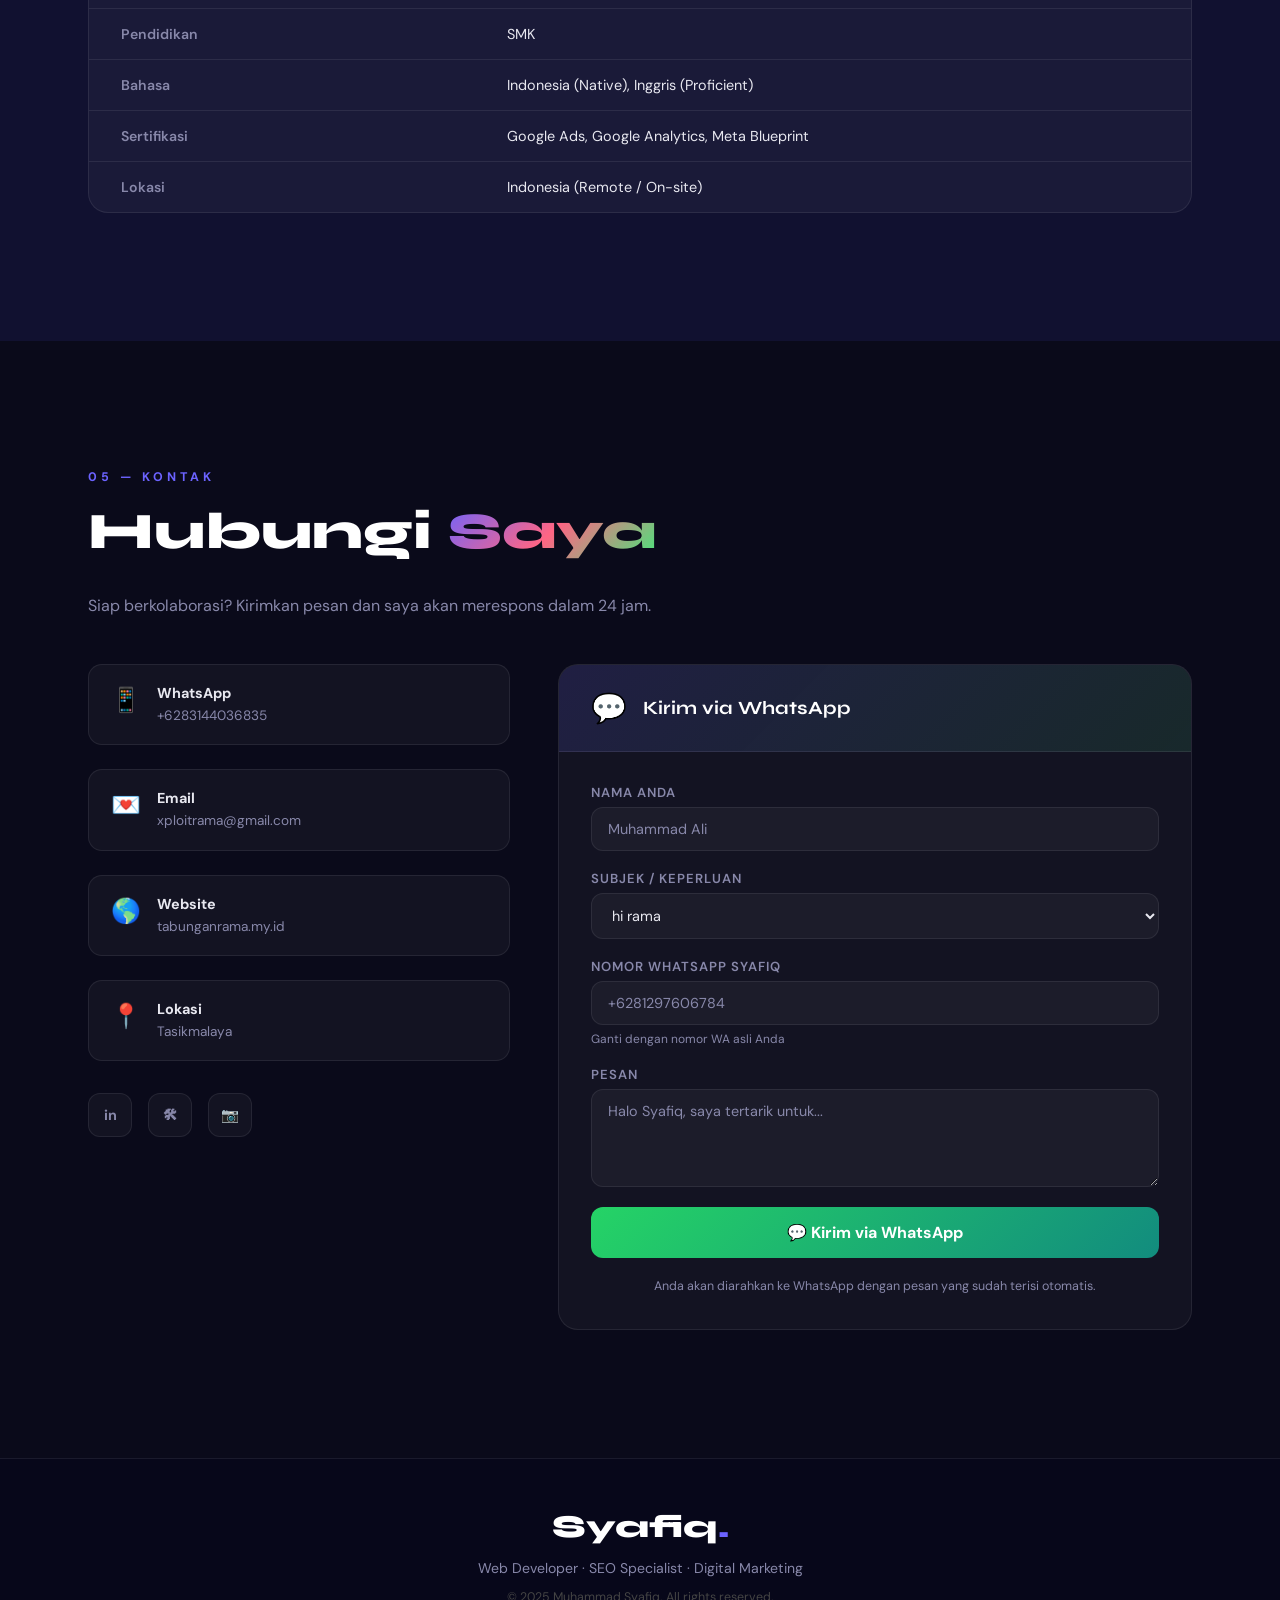
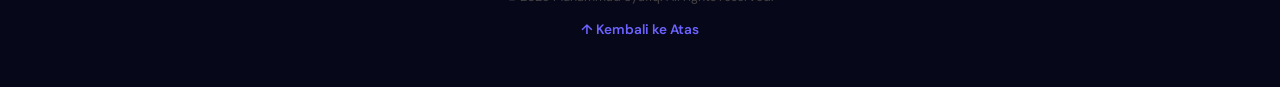
==== commit cff274da: "mengisi github yang kosong" ====
--- a/index.html
+++ b/index.html
@@ -1,69 +1,465 @@
 <!DOCTYPE html>
 <html lang="id">
 <head>
-    <meta charset="UTF-8">
-    <meta name="viewport" content="width=device-width, initial-scale=1.0">
-    <title>Rama haxor</title>
-    <link href="https://fonts.googleapis.com/css2?family=Poppins:wght@300;400;600;700&display=swap" rel="stylesheet">
-    <link rel="stylesheet" href="https://cdnjs.cloudflare.com/ajax/libs/font-awesome/6.4.0/css/all.min.css">
-    <link rel="stylesheet" href="style.css">
+  <meta charset="UTF-8" />
+  <meta name="viewport" content="width=device-width, initial-scale=1.0"/>
+  <title>Muhammad Syafiq | Portfolio</title>
+  <link rel="preconnect" href="https://fonts.googleapis.com">
+  <link rel="preconnect" href="https://fonts.gstatic.com" crossorigin>
+  <link href="https://fonts.googleapis.com/css2?family=Syne:wght@400;600;700;800&family=DM+Sans:wght@300;400;500&display=swap" rel="stylesheet">
+  <link href="https://fonts.googleapis.com/css2?family=Poppins&display=swap" rel="stylesheet">
+  <link rel="stylesheet" href="css/style.css">
 </head>
-
-<body class="home-page">
-   <div class="bg-hologram-layer">
-    <div class="hologram-bg-icon tool-html"><i class="fab fa-html5"></i></div>
-    <div class="hologram-bg-icon tool-cicd">CICD</div>
-    <div class="hologram-bg-icon tool-python"><i class="fab fa-python"></i></div>
-    <div class="hologram-bg-icon tool-ads">ADS</div>
-    <div class="hologram-bg-icon tool-linux"><i class="fab fa-linux"></i></div>
-    <div class="hologram-bg-icon tool-docker"><i class="fab fa-docker"></i></div>
-</div>
-    <canvas id="starsCanvas"></canvas>
-
-    <header class="navbar">
-        <div class="logo">Rama<span>DevOps</span></div>
-        <nav class="nav-links" id="navLinks">
-            <a href="index.html" class="active">Home</a>
-            <a href="portfolio.html">Portfolio & Skill</a>
-            <a href="contact.html">Hubungi</a>
-        </nav>
-        <div class="hamburger" id="hamburgerMenu">
-            <i class="fas fa-bars"></i>
-        </div>
-    </header>
-
-    <main class="hero-container">
-        <div class="hero-card-3d">
-            <h1 class="fade-out-text">Halo, Saya Rama</h1>
-            <p class="fade-out-text delay-1">Selamat datang di website portofolio muhammad syafiq ramadani.</p>
-            <a href="portfolio.html" class="btn-3d delay-2">Lihat porto saya</a>
-        </div>
-      <div class="chatbot-3d-wrapper">
-        <div class="chat-popover" id="chatPopover">
-            <div class="popover-header">
-                <div class="status-dot animate-pulse"></div>
-                <span>chat rama</span>
+<body>
+
+<div class="cursor-dot"></div>
+<div class="cursor-outline"></div>
+
+
+<nav id="navbar">
+  <div class="nav-logo">Syafiq<span>.</span></div>
+  <ul class="nav-links">
+    <li><a href="#hero">Beranda</a></li>
+    <li><a href="#about">Tentang</a></li>
+    <li><a href="#skills">Keahlian</a></li>
+    <li><a href="#cv">CV</a></li>
+    <li><a href="#contact">Kontak</a></li>
+  </ul>
+  <button class="hamburger" id="hamburger">
+    <span></span><span></span><span></span>
+  </button>
+</nav>
+
+<section id="hero">
+  <canvas id="bgCanvas"></canvas>
+
+  <!-- Floating blobs -->
+  <div class="blob blob-1"></div>
+  <div class="blob blob-2"></div>
+  <div class="blob blob-3"></div>
+  <div class="blob blob-4"></div>
+
+  <div class="hero-content">
+
+    <div class="profile-ring-wrap">
+      <div class="profile-ring"></div>
+      <div class="profile-ring ring-2"></div>
+      <div class="profile-img-container">
+        <img src="images/profile.jpg" alt="Muhammad Syafiq" class="profile-img"
+          onerror="this.onerror=null;this.src='';this.parentElement.innerHTML='<div class=\'profile-placeholder\'><span>MS</span></div>'">
+      </div>
+      <div class="profile-badge">
+        <span>&#10003;</span> Available
+      </div>
+    </div>
+    
+    <div class="hero-text">
+      <p class="hero-greeting">Halo, Saya</p>
+      <h1 class="gradient-text">Muhammad <br><span class="gradient-text"> Syafiq ramadani</span></h1>
+      <div class="hero-roles">
+        <span class="role-tag">Web Developer</span>
+        <span class="role-tag">SEO Specialist</span>
+        <span class="role-tag">Digital Marketing</span>
+      </div>
+      <p class="hero-desc">
+        Profesional muda berpengalaman dalam membangun pengalaman digital yang berdampak —
+        dari website berkinerja tinggi hingga strategi pemasaran digital yang menghasilkan.
+      </p>
+      <div class="hero-actions">
+        <a href="#cv" class="btn-primary">Lihat CV</a>
+        <a href="#contact" class="btn-secondary">Hubungi Saya</a>
+      </div>
+      <div class="hero-stats">
+        <div class="stat"><strong>3</strong><span>Bulan</span></div>
+        <div class="stat-divider"></div>
+        <div class="stat"><strong>5+</strong><span>Proyek</span></div>
+        <div class="stat-divider"></div>
+      </div>
+    </div>
+  </div>
+
+  <div class="scroll-hint">
+    <div class="scroll-line"></div>
+    <span>Scroll</span>
+  </div>
+</section>
+
+<section id="about">
+  <div class="container">
+    <div class="section-label">01 — Tentang Saya</div>
+    <h2 class="gradient-text">Siapa <span class="gradient-text">Syafiq?</span></h2>
+    <div class="about-grid">
+      <div class="about-text">
+        <p>
+          Saya adalah <strong class="gradient-text">muhammad syafiq ramadani saya berasal dari tasikmalaya</strong> saya berpengalaman dalam website developer digital marketing dan seo.
+        </p>
+        <p>
+          Dengan keahlian komprehensif di bidang <em>Web Development</em>, <em>SEO</em>, dan
+          <em>Digital Marketing</em>, saya mampu menghadirkan pendekatan terpadu —
+          memastikan website tidak hanya tampil sempurna, tetapi juga ditemukan
+          oleh audiens yang tepat.
+        </p>
+        <div class="about-highlights">
+          <div class="highlight-item">
+            <div class="hi-icon">&#127760;</div>
+            <div>
+              <strong>Full-Stack Thinking</strong>
+              <span>Dari desain hingga deployment & marketing</span>
             </div>
-            
-
-            <p>Halo! Ada yang bisa saya bantu untuk projek Anda? Tanya saya di WhatsApp! 🚀</p>
-            <p>I am a <span class="typing-text"></span></p>
-        </div>
-         <div class="linux-orbit-box">
-        <div class="orbit-glow"></div>
-        <div class="orbit-core">
-            <i class="fab fa-linux core-icon"></i>
-            <span>Linux Ecosystem</span>
-        </div>
-        <div class="orbit-stage" id="linuxOrbitStage"></div>
-    </div>
-</main>
-
-          </div>
-        </div>
-      </div>
-    </main>
-
-    <script src="script.js"></script>
+          </div>
+          <div class="highlight-item">
+            <div class="hi-icon">&#128200;</div>
+            <div>
+              <strong>Data-Driven</strong>
+              <span>Setiap keputusan berdasarkan analisis & metrik</span>
+            </div>
+          </div>
+          <div class="highlight-item">
+            <div class="hi-icon">&#128640;</div>
+            <div>
+              <strong>Growth Mindset</strong>
+              <span style="color: red ">Selalu belajar & adaptasi dengan tren terbaru</span>
+            </div>
+          </div>
+        </div>
+      </div>
+      <div class="about-cards">
+        <div class="info-card card-1">
+          <div class="ic-icon">&#128187;</div>
+          <h3>Web Developer</h3>
+          <p>HTML, CSS, JS, PHP, React, WordPress — membangun website cepat & responsif</p>
+        </div>
+        <div class="info-card card-2">
+          <div class="ic-icon">&#128269;</div>
+          <h3>SEO Specialist</h3>
+          <p>On-page, Off-page, Technical SEO — tingkatkan ranking di Google</p>
+        </div>
+        <div class="info-card card-3">
+          <div class="ic-icon">&#128293;</div>
+          <h3>Digital Marketing</h3>
+          <p>Google Ads, Meta Ads, Content Strategy — konversi lebih tinggi</p>
+        
+          </div>
+        </div>
+      </div>
+    </div>
+  </div>
+</section>
+
+<section id="skills">
+  <div class="container">
+    <div class="section-label">02 — Keahlian</div>
+    <h2 class="section-title">Technical <span class="gradient-text">Skills</span></h2>
+
+    <!-- Fixed Skills -->
+    <div class="skills-categories">
+      <div class="skill-category">
+        <h3 class="cat-title"><span class="cat-dot cat-web"></span> Web Development</h3>
+        <div class="skill-bars">
+          <div class="skill-bar-item">
+            <div class="sb-label"><span>HTML & CSS</span><span>90%</span></div>
+            <div class="sb-track"><div class="sb-fill" data-width="90"></div></div>
+          </div>
+          <div class="skill-bar-item">
+            <div class="sb-label"><span>JavaScript</span><span>80%</span></div>
+            <div class="sb-track"><div class="sb-fill" data-width="80"></div></div>
+          </div>
+          <div class="skill-bar-item">
+            <div class="sb-label"><span>PHP / Laravel</span><span>75%</span></div>
+            <div class="sb-track"><div class="sb-fill" data-width="75"></div></div>
+          </div>
+          <div class="skill-bar-item">
+            <div class="sb-label"><span>WordPress</span><span>88%</span></div>
+            <div class="sb-track"><div class="sb-fill" data-width="88"></div></div>
+          </div>
+        </div>
+      </div>
+      <div class="skill-category">
+        <h3 class="cat-title"><span class="cat-dot cat-seo"></span> SEO</h3>
+        <div class="skill-bars">
+          <div class="skill-bar-item">
+            <div class="sb-label"><span>On-Page SEO</span><span>92%</span></div>
+            <div class="sb-track"><div class="sb-fill" data-width="92"></div></div>
+          </div>
+          <div class="skill-bar-item">
+            <div class="sb-label"><span>Technical SEO</span><span>82%</span></div>
+            <div class="sb-track"><div class="sb-fill" data-width="82"></div></div>
+          </div>
+          <div class="skill-bar-item">
+            <div class="sb-label"><span>Link Building</span><span>78%</span></div>
+            <div class="sb-track"><div class="sb-fill" data-width="78"></div></div>
+          </div>
+          <div class="skill-bar-item">
+            <div class="sb-label"><span>Google Analytics</span><span>85%</span></div>
+            <div class="sb-track"><div class="sb-fill" data-width="85"></div></div>
+          </div>
+        </div>
+      </div>
+      <div class="skill-category">
+        <h3 class="cat-title"><span class="cat-dot cat-dm"></span> Digital Marketing</h3>
+        <div class="skill-bars">
+          <div class="skill-bar-item">
+            <div class="sb-label"><span>Google Ads</span><span>85%</span></div>
+            <div class="sb-track"><div class="sb-fill" data-width="85"></div></div>
+          </div>
+          <div class="skill-bar-item">
+            <div class="sb-label"><span>Meta Ads</span><span>88%</span></div>
+            <div class="sb-track"><div class="sb-fill" data-width="88"></div></div>
+          </div>
+          <div class="skill-bar-item">
+            <div class="sb-label"><span>Content Strategy</span><span>80%</span></div>
+            <div class="sb-track"><div class="sb-fill" data-width="80"></div></div>
+          </div>
+          <div class="skill-bar-item">
+            <div class="sb-label"><span>Social Media</span><span>90%</span></div>
+            <div class="sb-track"><div class="sb-fill" data-width="90"></div></div>
+          </div>
+        </div>
+      </div>
+    </div>
+
+    
+    <div class="tools-section">
+      <h3 class="tools-title">Tools & Platform</h3>
+      <div class="tools-grid" id="toolsGrid">
+        <span class="tool-badge">VS Code</span>
+        <span class="tool-badge">Figma</span>
+        <span class="tool-badge">Git & GitHub</span>
+        <span class="tool-badge">Google Search Console</span>
+        <span class="tool-badge">SEMrush</span>
+        <span class="tool-badge">Ahrefs</span>
+        <span class="tool-badge">Google Ads</span>
+        <span class="tool-badge">Meta Business Suite</span>
+        <span class="tool-badge">Laravel</span>
+        <span class="tool-badge">WordPress</span>
+        <span class="tool-badge">Elementor</span>
+        <span class="tool-badge">cPanel</span>
+      </div>
+    </div>
+  </div>
+</section>
+
+
+<section id="cv">
+  <div class="container">
+    <div class="section-label">03 — Curriculum Vitae</div>
+    <h2 class="section-title">Unduh & Lihat <span class="gradient-text">CV Saya</span></h2>
+    <div class="cv-wrapper">
+      <div class="cv-info">
+        <h3>Muhammad Syafiq</h3>
+        <p class="cv-role">Web Developer | SEO Specialist | Digital Marketing</p>
+        <ul class="cv-highlights">
+          <li>&#10003; Pengalaman 3 bulan di digital marketing</li>
+          <li>&#10003; Siap bekerja full-time / freelance</li>
+        </ul>
+        <div class="cv-actions">
+          <a href="pdf/cv-syafiq.pdf" download class="btn-primary">&#8595; Download CV</a>
+          <button onclick="openCV()" class="btn-secondary">&#128065; Buka Penuh</button>
+        </div>
+      </div>
+      <div class="cv-viewer">
+        <div class="cv-frame-header">
+          <span>&#128196; cv-syafiq.pdf</span>
+          <button onclick="openCV()">&#8599; Buka Tab Baru</button>
+        </div>
+        <div class="cv-embed-wrap">
+          <iframe id="cvFrame" src="pdf/cv-syafiq.pdf#view=FitH" title="CV Muhammad Syafiq">
+            <div class="cv-placeholder">
+              <div class="cv-placeholder-icon">&#128196;</div>
+              <a href="pdf/cv-syafiq.pdf" download class="btn-primary" style="margin-top:1rem;">Download CV</a>
+            </div>
+          </iframe>
+        </div>
+      </div>
+    </div>
+  </div>
+</section>
+
+<section id="hrd">
+  <div class="container">
+    <div class="section-label">04 — Spesifikasi HRD</div>
+    <h2 class="section-title">Mengapa Hire <span class="gradient-text">Syafiq?</span></h2>
+    <div class="hrd-grid">
+      <div class="hrd-card">
+        <div class="hrd-number">01</div>
+        <div class="hrd-icon">&#127919;</div>
+        <h3>Target-Oriented</h3>
+        <p>Berorientasi pada hasil nyata dan KPI yang terukur. Setiap pekerjaan diukur dari dampaknya terhadap bisnis.</p>
+      </div>
+      <div class="hrd-card">
+        <div class="hrd-number">02</div>
+        <div class="hrd-icon">&#129504;</div>
+        <h3>Analytical Thinker</h3>
+        <p>Pengambilan keputusan berbasis data. Mahir menggunakan Google Analytics, Search Console, dan tools insight lainnya.</p>
+      </div>
+      <div class="hrd-card">
+        <div class="hrd-number">03</div>
+        <div class="hrd-icon">&#128101;</div>
+        <h3>Team Player</h3>
+        <p>Mampu berkolaborasi lintas divisi — dari tim desain, konten, hingga sales & business development.</p>
+      </div>
+      <div class="hrd-card">
+        <div class="hrd-number">04</div>
+        <div class="hrd-icon">&#128336;</div>
+        <h3>Adaptif & Cepat</h3>
+        <p>Mampu beradaptasi dengan cepat terhadap perubahan algoritma, tren industri, dan kebutuhan tim.</p>
+      </div>
+      <div class="hrd-card">
+        <div class="hrd-number">05</div>
+        <div class="hrd-icon">&#128587;</div>
+        <h3>Komunikatif</h3>
+        <p>Kemampuan presentasi & pelaporan yang baik. Mampu menjelaskan konsep teknis kepada klien non-teknis.</p>
+      </div>
+      <div class="hrd-card">
+        <div class="hrd-number">06</div>
+        <div class="hrd-icon">&#127942;</div>
+        <h3>Berpengalaman</h3>
+        <p>berpengalaman di cv samudra raya dan cv kunikita.</p>
+      </div>
+    </div>
+
+    <div class="spec-table-wrap">
+      <h3 class="spec-title">Spesifikasi Teknis untuk HRD</h3>
+      <table class="spec-table">
+        <tr>
+          <td class="spec-key">Nama Lengkap</td>
+          <td class="spec-val">Muhammad Syafiq</td>
+        </tr>
+        <tr>
+          <td class="spec-key">Posisi yang Dituju</td>
+          <td class="spec-val">Web Developer / SEO Specialist / Digital Marketing </td>
+        </tr>
+        <tr>
+          <td class="spec-key">Tipe Pekerjaan</td>
+          <td class="spec-val">Full-time / Part-time / Freelance</td>
+        </tr>
+        <tr>
+          <td class="spec-key">Ketersediaan</td>
+          <td class="spec-val"><span class="spec-badge spec-available">&#9679; Tersedia Sekarang</span></td>
+        </tr>
+        <tr>
+          <td class="spec-key">Pengalaman</td>
+          <td class="spec-val">3 bulan di Industri</td>
+        </tr>
+        <tr>
+          <td class="spec-key">Pendidikan</td>
+          <td class="spec-val">SMK </td>
+        </tr>
+        <tr>
+          <td class="spec-key">Bahasa</td>
+          <td class="spec-val">Indonesia (Native), Inggris (Proficient)</td>
+        </tr>
+        <tr>
+          <td class="spec-key">Sertifikasi</td>
+          <td class="spec-val">Google Ads, Google Analytics, Meta Blueprint</td>
+        </tr>
+        <tr>
+          <td class="spec-key">Lokasi</td>
+          <td class="spec-val">Indonesia (Remote / On-site)</td>
+        </tr>
+      </table>
+    </div>
+  </div>
+</section>
+
+<section id="contact">
+  <div class="container">
+    <div class="section-label">05 — Kontak</div>
+    <h2 class="section-title">Hubungi <span class="gradient-text">Saya</span></h2>
+    <p class="contact-intro">
+      Siap berkolaborasi? Kirimkan pesan dan saya akan merespons dalam 24 jam.
+    </p>
+    <div class="contact-grid">
+      <!-- Contact Info -->
+      <div class="contact-info">
+        <div class="contact-item">
+          <div class="ci-icon">&#128241;</div>
+          <div>
+            <strong>WhatsApp</strong>
+            <span id="waNumber">+6283144036835</span>
+          </div>
+        </div>
+        <div class="contact-item">
+          <div class="ci-icon">&#128140;</div>
+          <div>
+            <strong>Email</strong>
+            <span>xploitrama@gmail.com</span>
+          </div>
+        </div>
+        <div class="contact-item">
+          <div class="ci-icon">&#127758;</div>
+          <div>
+            <strong>Website</strong>
+            <span>tabunganrama.my.id</span>
+          </div>
+        </div>
+        <div class="contact-item">
+          <div class="ci-icon">&#128205;</div>
+          <div>
+            <strong>Lokasi</strong>
+            <span>Tasikmalaya</span>
+          </div>
+        </div>
+        <div class="social-links">
+          <a href="#" class="social-btn" title="LinkedIn">in</a>
+          <a href="#" class="social-btn" title="GitHub">&#128736;</a>
+          <a href="#" class="social-btn" title="Instagram">&#128247;</a>
+        </div>
+      </div>
+
+      <!-- WhatsApp Form -->
+      <div class="contact-form-wrap">
+        <div class="form-header">
+          <div class="wa-icon">&#128172;</div>
+          <h3>Kirim via WhatsApp</h3>
+        </div>
+        <div class="contact-form">
+          <div class="form-group">
+            <label>Nama Anda</label>
+            <input type="text" id="senderName" placeholder="Muhammad Ali">
+          </div>
+          <div class="form-group">
+            <label>Subjek / Keperluan</label>
+            <select id="msgSubject">
+              <option value="Kolaborasi Project">hi rama</option>
+              <option value="Tawaran Kerja">Tawaran Kerja / Rekrutmen</option>
+              <option value="Diskusi SEO">Diskusi SEO & Marketing</option>
+              <option value="Pembuatan Website">Pembuatan Website</option>
+              <option value="Konsultasi Digital">Konsultasi Digital Marketing</option>
+              <option value="Lainnya">Lainnya</option>
+            </select>
+          </div>
+          <div class="form-group">
+            <label>Nomor WhatsApp Syafiq</label>
+            <input type="text" id="waInput" placeholder="+6281297606784" value="">
+            <span class="input-hint">Ganti dengan nomor WA asli Anda</span>
+          </div>
+          <div class="form-group">
+            <label>Pesan</label>
+            <textarea id="msgText" rows="4" placeholder="Halo Syafiq, saya tertarik untuk..."></textarea>
+          </div>
+          <button class="btn-whatsapp" onclick="sendWhatsApp()">
+            &#128172; Kirim via WhatsApp
+          </button>
+          <p class="wa-note">Anda akan diarahkan ke WhatsApp dengan pesan yang sudah terisi otomatis.</p>
+        </div>
+      </div>
+    </div>
+  </div>
+</section>
+
+
+<footer id="footer">
+  <div class="footer-inner">
+    <div class="footer-logo">Syafiq<span>.</span></div>
+    <p>Web Developer · SEO Specialist · Digital Marketing</p>
+    <p class="footer-copy">&copy; 2025 Muhammad Syafiq. All rights reserved.</p>
+    <div class="footer-back-top">
+      <a href="#hero" class="back-top-btn">&#8593; Kembali ke Atas</a>
+    </div>
+  </div>
+</footer>
+
+<script src="js/main.js"></script>
 </body>
 </html>
--- a/css/style.css
+++ b/css/style.css
@@ -0,0 +1,751 @@
+/* ========================================
+   MUHAMMAD SYAFIQ PORTFOLIO - STYLESHEET
+   ======================================== */
+
+:root {
+  --c1: #0a0a1a;
+  --c2: #111130;
+  --accent: #6c63ff;
+  --accent2: #ff6584;
+  --accent3: #43e97b;
+  --gold: #ffd700;
+  --text: #e8e8f0;
+  --text-muted: #8888aa;
+  --glass: rgba(255,255,255,0.04);
+  --glass-border: rgba(255,255,255,0.08);
+  --gradient-main: linear-gradient(135deg, #6c63ff 0%, #ff6584 50%, #43e97b 100%);
+  --gradient-hero: linear-gradient(135deg, #0a0a1a 0%, #1a1040 50%, #0d1f3c 100%);
+  --shadow-glow: 0 0 40px rgba(108,99,255,0.3);
+  --radius: 20px;
+  --transition: 0.4s cubic-bezier(0.23, 1, 0.32, 1);
+}
+
+*, *::before, *::after { box-sizing: border-box; margin: 0; padding: 0; }
+
+html { scroll-behavior: smooth; }
+
+body {
+  font-family: 'DM Sans', sans-serif;
+  background: var(--c1);
+  color: var(--text);
+  overflow-x: hidden;
+  cursor: none;
+}
+
+/* ==============================
+   CUSTOM CURSOR
+============================== */
+.cursor-dot {
+  width: 6px; height: 6px;
+  background: var(--accent);
+  border-radius: 50%;
+  position: fixed; top: 0; left: 0;
+  pointer-events: none; z-index: 10000;
+  transition: transform 0.1s;
+}
+.cursor-outline {
+  width: 36px; height: 36px;
+  border: 2px solid rgba(108,99,255,0.5);
+  border-radius: 50%;
+  position: fixed; top: 0; left: 0;
+  pointer-events: none; z-index: 9999;
+  transition: all 0.2s ease;
+}
+
+
+
+/* ==============================
+   NAVBAR
+============================== */
+#navbar {
+  position: fixed; top: 0; left: 0; right: 0;
+  display: flex; align-center: center; justify-content: space-between;
+  padding: 1rem 3rem;
+  z-index: 1000;
+  background: gradient;
+  border-bottom: 1px solid var(--glass-border);
+  transition: var(--transition);
+}
+#navbar.scrolled {
+  padding: 0.7rem 3rem;
+  background: rgba(10,10,26,0.92);
+}
+.nav-logo {
+  font-family: 'Syne', sans-serif;
+  font-size: 1.6rem; font-weight: 800;
+  color: var(--text);
+}
+.nav-logo span { color: var(--accent); }
+.nav-links { display: flex; gap: 2rem; list-style: none; }
+.nav-links a {
+  color: var(--text-muted); text-decoration: none;
+  font-size: 0.9rem; font-weight: 500;
+  position: relative; transition: color 0.3s;
+}
+.nav-links a::after {
+  content: ''; position: absolute; bottom: -4px; left: 0;
+  width: 0; height: 2px;
+  background: var(--gradient-main);
+  transition: width 0.3s;
+}
+.nav-links a:hover { color: var(--text); }
+.nav-links a:hover::after { width: 100%; }
+.hamburger {
+  display: none; flex-direction: column; gap: 5px;
+  background: none; border: none; cursor: pointer; padding: 4px;
+}
+.hamburger span {
+  display: block; width: 24px; height: 2px;
+  background: var(--text); border-radius: 2px;
+  transition: var(--transition);
+}
+
+/* ==============================
+   HERO SECTION
+============================== */
+#hero {
+  position: relative; min-height: 100vh;
+  display: flex; align-items: center; justify-content: center;
+  overflow: hidden;
+  background: var(--gradient-hero);
+}
+
+#bgCanvas {
+  position: absolute; inset: 0;
+  width: 100%; height: 100%;
+  z-index: 0;
+}
+
+/* Animated blobs */
+.blob {
+  position: absolute; border-radius: 50%;
+  filter: blur(80px); opacity: 0.18;
+  animation: blobFloat 8s ease-in-out infinite;
+  pointer-events: none;
+}
+.blob-1 { width: 500px; height: 500px; background: #6c63ff; top: -100px; left: -100px; animation-delay: 0s; }
+.blob-2 { width: 400px; height: 400px; background: #ff6584; bottom: -100px; right: -50px; animation-delay: 2s; }
+.blob-3 { width: 350px; height: 350px; background: #43e97b; top: 40%; left: 60%; animation-delay: 4s; }
+.blob-4 { width: 300px; height: 300px; background: #ffd700; top: 30%; left: 20%; animation-delay: 6s; }
+
+@keyframes blobFloat {
+  0%, 100% { transform: translate(0, 0) scale(1); }
+  33% { transform: translate(30px, -20px) scale(1.05); }
+  66% { transform: translate(-20px, 30px) scale(0.95); }
+}
+
+.hero-content {
+  position: relative; z-index: 1;
+  display: flex; align-items: center;
+  gap: 3.5rem; padding: 0 3rem;
+  flex-wrap: wrap; justify-content: center;
+  max-width: 1100px;
+}
+
+/* Profile rings */
+.profile-ring-wrap {
+  position: relative;
+  width: 200px; height: 200px;
+  flex-shrink: 0;
+  animation: fadeInLeft 1s ease 0.3s both;
+}
+.profile-ring {
+  position: absolute; inset: 0;
+  border-radius: 50%;
+  border: 2px solid transparent;
+  background: linear-gradient(var(--c1), var(--c1)) padding-box,
+              var(--gradient-main) border-box;
+  animation: ringRotate 6s linear infinite;
+}
+.ring-2 { inset: -12px; opacity: 0.4; animation-duration: 10s; animation-direction: reverse; }
+@keyframes ringRotate { to { transform: rotate(360deg); } }
+
+.profile-img-container {
+  position: absolute; inset: 10px;
+  border-radius: 50%; overflow: hidden;
+  border: 3px solid rgba(108,99,255,0.4);
+}
+.profile-img {
+  width: 100%; height: 100%;
+  object-fit: cover;
+}
+.profile-placeholder {
+  width: 100%; height: 100%;
+  background: linear-gradient(135deg, #1a1040 0%, #0d1f3c 100%);
+  display: flex; align-items: center; justify-content: center;
+}
+.profile-placeholder span {
+  font-family: 'Syne', sans-serif;
+  font-size: 2.5rem; font-weight: 800;
+  background: var(--gradient-main);
+  -webkit-background-clip: text; -webkit-text-fill-color: transparent;
+  background-clip: text;
+}
+.profile-badge {
+  position: absolute; bottom: 10px; right: -10px;
+  background: #1a2a1a;
+  border: 1px solid #43e97b;
+  color: #43e97b; font-size: 0.75rem; font-weight: 600;
+  padding: 6px 12px; border-radius: 20px;
+  white-space: nowrap;
+  animation: pulse 2s ease infinite;
+}
+@keyframes pulse { 0%, 100% { box-shadow: 0 0 0 0 rgba(67,233,123,0.4); } 50% { box-shadow: 0 0 0 8px rgba(67,233,123,0); } }
+
+.hero-text {
+  flex: 1; min-width: 300px; max-width: 560px;
+  animation: fadeInRight 1s ease 0.5s both;
+}
+.hero-greeting {
+  font-size: 1rem; color: var(--accent);
+  font-weight: 600; letter-spacing: 3px;
+  text-transform: uppercase; margin-bottom: 0.5rem;
+}
+.hero-name {
+  font-family: 'Syne', sans-serif;
+  font-size: clamp(2.2rem, 5vw, 3.8rem);
+  font-weight: 800; line-height: 1.05;
+  color: #fff; margin-bottom: 1rem;
+}
+.gradient-text {
+  background: var(--gradient-main);
+  -webkit-background-clip: text; -webkit-text-fill-color: transparent;
+  background-clip: text;
+}
+.hero-roles {
+  display: flex; flex-wrap: wrap; gap: 0.6rem;
+  margin-bottom: 1.5rem;
+}
+.role-tag {
+  background: var(--glass);
+  border: 1px solid var(--glass-border);
+  padding: 6px 14px; border-radius: 50px;
+  font-size: 0.82rem; font-weight: 500; color: var(--text-muted);
+}
+.hero-desc {
+  font-size: 1rem; color: var(--text-muted);
+  line-height: 1.8; margin-bottom: 2rem; max-width: 480px;
+}
+.hero-actions { display: flex; gap: 1rem; flex-wrap: wrap; margin-bottom: 2.5rem; }
+
+.btn-primary {
+  background: var(--gradient-main);
+  color: #fff; padding: 14px 32px;
+  border-radius: 50px; text-decoration: none;
+  font-weight: 700; font-size: 0.9rem;
+  border: none; cursor: pointer;
+  transition: var(--transition);
+  display: inline-block;
+  box-shadow: 0 8px 30px rgba(108,99,255,0.35);
+}
+.btn-primary:hover { transform: translateY(-3px); box-shadow: 0 16px 40px rgba(108,99,255,0.5); }
+
+.btn-secondary {
+  background: var(--glass);
+  border: 1px solid var(--glass-border);
+  color: var(--text); padding: 13px 30px;
+  border-radius: 50px; text-decoration: none;
+  font-weight: 600; font-size: 0.9rem;
+  cursor: pointer; transition: var(--transition);
+  display: inline-block;
+}
+.btn-secondary:hover { background: rgba(108,99,255,0.15); border-color: var(--accent); transform: translateY(-3px); }
+
+.hero-stats { display: flex; align-items: center; gap: 2rem; }
+.stat { text-align: center; }
+.stat strong {
+  display: block; font-family: 'Syne', sans-serif;
+  font-size: 2rem; font-weight: 800;
+  background: var(--gradient-main);
+  -webkit-background-clip: text; -webkit-text-fill-color: transparent;
+  background-clip: text;
+}
+.stat span { font-size: 0.8rem; color: var(--text-muted); font-weight: 500; }
+.stat-divider { width: 1px; height: 40px; background: var(--glass-border); }
+
+.scroll-hint {
+  position: absolute; bottom: 2.5rem; left: 50%;
+  transform: translateX(-50%);
+  display: flex; flex-direction: column; align-items: center;
+  gap: 8px; z-index: 1;
+}
+.scroll-line {
+  width: 1px; height: 60px;
+  background: linear-gradient(to bottom, var(--accent), transparent);
+  animation: scrollLine 2s ease infinite;
+}
+.scroll-hint span { font-size: 0.7rem; color: var(--text-muted); letter-spacing: 3px; text-transform: uppercase; }
+@keyframes scrollLine { 0% { transform: scaleY(0); transform-origin: top; } 50% { transform: scaleY(1); transform-origin: top; } 100% { transform: scaleY(0); transform-origin: bottom; } }
+
+/* ==============================
+   GENERAL SECTION STYLES
+============================== */
+section { padding: 8rem 0; }
+.container { max-width: 1200px; margin: 0 auto; padding: 0 3rem; }
+
+.section-label {
+  font-size: 0.78rem; font-weight: 700;
+  letter-spacing: 4px; text-transform: uppercase;
+  color: var(--accent); margin-bottom: 1rem;
+}
+.section-title {
+  font-family: 'Syne', sans-serif;
+  font-size: clamp(2rem, 4vw, 3.2rem);
+  font-weight: 800; color: #fff;
+  margin-bottom: 3.5rem; line-height: 1.2;
+}
+
+@keyframes fadeInLeft { from { opacity: 0; transform: translateX(-40px); } to { opacity: 1; transform: translateX(0); } }
+@keyframes fadeInRight { from { opacity: 0; transform: translateX(40px); } to { opacity: 1; transform: translateX(0); } }
+@keyframes fadeInUp { from { opacity: 0; transform: translateY(30px); } to { opacity: 1; transform: translateY(0); } }
+
+/* ==============================
+   ABOUT SECTION
+============================== */
+#about { background: linear-gradient(180deg, var(--c1) 0%, var(--c2) 100%); }
+.about-grid {
+  display: grid;
+  grid-template-columns: 1fr 1fr;
+  gap: 4rem; align-items: start;
+}
+.about-text p {
+  color: var(--text-muted); line-height: 1.9;
+  font-size: 1rem; margin-bottom: 1.5rem;
+}
+.about-text p strong { color: var(--text); }
+.about-text p em { color: var(--accent); font-style: normal; }
+.about-highlights { display: flex; flex-direction: column; gap: 1rem; margin-top: 1.5rem; }
+.highlight-item {
+  display: flex; align-items: flex-start; gap: 1rem;
+  background: var(--glass); border: 1px solid var(--glass-border);
+  border-radius: 12px; padding: 1rem 1.2rem;
+  transition: var(--transition);
+}
+.highlight-item:hover { border-color: var(--accent); background: rgba(108,99,255,0.08); }
+.hi-icon { font-size: 1.5rem; }
+.highlight-item strong { display: block; color: var(--text); font-size: 0.95rem; margin-bottom: 2px; }
+.highlight-item span { color: var(--text-muted); font-size: 0.85rem; }
+
+.about-cards { display: flex; flex-direction: column; gap: 1.2rem; }
+.info-card {
+  background: var(--glass); border: 1px solid var(--glass-border);
+  border-radius: var(--radius); padding: 1.5rem;
+  transition: var(--transition); position: relative; overflow: hidden;
+}
+.info-card::before {
+  content: ''; position: absolute; top: 0; left: 0;
+  width: 4px; height: 100%; border-radius: 4px 0 0 4px;
+}
+.card-1::before { background: var(--accent); }
+.card-2::before { background: var(--accent2); }
+.card-3::before { background: var(--accent3); }
+.info-card:hover { transform: translateX(8px); border-color: rgba(255,255,255,0.15); }
+.ic-icon { font-size: 1.8rem; margin-bottom: 0.8rem; }
+.info-card h3 { font-family: 'Syne', sans-serif; font-weight: 700; margin-bottom: 0.5rem; color: #fff; }
+.info-card p { color: var(--text-muted); font-size: 0.88rem; line-height: 1.7; }
+
+/* ==============================
+   SKILLS SECTION
+============================== */
+#skills { background: var(--c1); }
+.skills-categories {
+  display: grid; grid-template-columns: repeat(3, 1fr);
+  gap: 2.5rem; margin-bottom: 3rem;
+}
+.skill-category {
+  background: var(--glass); border: 1px solid var(--glass-border);
+  border-radius: var(--radius); padding: 2rem;
+  transition: var(--transition);
+}
+.skill-category:hover { border-color: rgba(108,99,255,0.3); transform: translateY(-4px); box-shadow: var(--shadow-glow); }
+.cat-title {
+  font-family: 'Syne', sans-serif; font-weight: 700;
+  font-size: 1rem; margin-bottom: 1.8rem;
+  display: flex; align-items: center; gap: 0.6rem; color: #fff;
+}
+.cat-dot { display: inline-block; width: 10px; height: 10px; border-radius: 50%; }
+.cat-web { background: var(--accent); }
+.cat-seo { background: var(--accent2); }
+.cat-dm { background: var(--accent3); }
+.skill-bars { display: flex; flex-direction: column; gap: 1.4rem; }
+.skill-bar-item {}
+.sb-label { display: flex; justify-content: space-between; margin-bottom: 8px; font-size: 0.85rem; color: var(--text-muted); }
+.sb-label span:last-child { color: var(--accent); font-weight: 600; }
+.sb-track { height: 6px; background: rgba(255,255,255,0.06); border-radius: 10px; overflow: hidden; }
+.sb-fill {
+  height: 100%; width: 0; border-radius: 10px;
+  background: var(--gradient-main);
+  transition: width 1.5s cubic-bezier(0.23, 1, 0.32, 1);
+}
+
+/* Custom Skills */
+.custom-skills-box {
+  background: var(--glass); border: 1px dashed var(--glass-border);
+  border-radius: var(--radius); padding: 2rem;
+  margin-bottom: 3rem;
+}
+.custom-skills-box h3 {
+  font-family: 'Syne', sans-serif; font-size: 1.1rem;
+  margin-bottom: 0.5rem; color: #fff;
+}
+.custom-skills-desc { color: var(--text-muted); font-size: 0.85rem; margin-bottom: 1.5rem; }
+.custom-input-row { display: flex; gap: 1rem; flex-wrap: wrap; align-items: center; }
+.custom-input-row input, .custom-input-row select {
+  flex: 1; min-width: 160px;
+  background: rgba(255,255,255,0.05); border: 1px solid var(--glass-border);
+  color: var(--text); padding: 10px 16px; border-radius: 10px;
+  font-size: 0.9rem; font-family: 'DM Sans', sans-serif;
+  outline: none; transition: border-color 0.3s;
+}
+.custom-input-row input:focus, .custom-input-row select:focus { border-color: var(--accent); }
+.custom-input-row input::placeholder { color: var(--text-muted); }
+.custom-input-row button {
+  background: var(--gradient-main); color: #fff;
+  border: none; padding: 10px 24px; border-radius: 10px;
+  font-weight: 600; cursor: pointer; font-size: 0.9rem;
+  transition: var(--transition);
+}
+.custom-input-row button:hover { transform: translateY(-2px); }
+#customSkillsList { margin-top: 1.5rem; display: flex; flex-direction: column; gap: 1rem; }
+.custom-skill-item { display: flex; flex-direction: column; gap: 6px; }
+.csi-header { display: flex; justify-content: space-between; align-items: center; }
+.csi-header span { font-size: 0.85rem; color: var(--text-muted); }
+.csi-header .csi-pct { color: var(--accent2); font-weight: 600; }
+.csi-header button {
+  background: none; border: none; color: var(--accent2);
+  cursor: pointer; font-size: 0.85rem; padding: 2px 8px;
+}
+.csi-bar { height: 6px; background: rgba(255,255,255,0.06); border-radius: 10px; overflow: hidden; }
+.csi-fill { height: 100%; border-radius: 10px; background: linear-gradient(90deg, var(--accent2), var(--accent)); }
+
+/* Tools */
+.tools-section { }
+.tools-title { font-family: 'Syne', sans-serif; font-weight: 700; color: #fff; margin-bottom: 1.5rem; }
+.tools-grid { display: flex; flex-wrap: wrap; gap: 0.8rem; }
+.tool-badge {
+  background: var(--glass); border: 1px solid var(--glass-border);
+  color: var(--text-muted); padding: 8px 18px; border-radius: 50px;
+  font-size: 0.85rem; font-weight: 500;
+  transition: var(--transition);
+}
+.tool-badge:hover { border-color: var(--accent); color: var(--accent); background: rgba(108,99,255,0.1); transform: translateY(-2px); }
+
+/* ==============================
+   CV SECTION
+============================== */
+#cv { background: var(--c1); }
+.cv-wrapper {
+  display: grid; grid-template-columns: 1fr 1.6fr; gap: 3rem; align-items: start;
+}
+.cv-info h3 {
+  font-family: 'Syne', sans-serif; font-size: 1.8rem;
+  font-weight: 800; color: #fff; margin-bottom: 0.3rem;
+}
+.cv-role {
+  color: var(--accent); font-size: 0.9rem; font-weight: 600;
+  margin-bottom: 1.5rem; letter-spacing: 0.5px;
+}
+.cv-highlights { list-style: none; margin-bottom: 2rem; display: flex; flex-direction: column; gap: 0.8rem; }
+.cv-highlights li { color: var(--text-muted); font-size: 0.92rem; display: flex; align-items: center; gap: 0.7rem; }
+.cv-highlights li::before { display: none; }
+.cv-actions { display: flex; flex-direction: column; gap: 0.8rem; margin-bottom: 1.5rem; }
+.cv-actions a, .cv-actions button { text-align: center; width: 100%; }
+.cv-note { font-size: 0.8rem; color: var(--text-muted); line-height: 1.6; }
+.cv-note code { background: rgba(108,99,255,0.15); padding: 2px 8px; border-radius: 4px; color: var(--accent); font-size: 0.78rem; }
+
+.cv-viewer { border-radius: var(--radius); overflow: hidden; border: 1px solid var(--glass-border); background: var(--glass); }
+.cv-frame-header {
+  display: flex; align-items: center; justify-content: space-between;
+  padding: 12px 16px;
+  background: rgba(255,255,255,0.04);
+  border-bottom: 1px solid var(--glass-border);
+}
+.cv-frame-header span { font-size: 0.85rem; color: var(--text-muted); }
+.cv-frame-header button {
+  background: none; border: none; color: var(--accent);
+  cursor: pointer; font-size: 0.85rem; font-weight: 600;
+  padding: 4px 10px;
+  border: 1px solid rgba(108,99,255,0.3); border-radius: 8px;
+  transition: background 0.2s;
+}
+.cv-frame-header button:hover { background: rgba(108,99,255,0.15); }
+.cv-embed-wrap { position: relative; width: 100%; }
+#cvFrame {
+  width: 100%; height: 560px;
+  border: none; display: block;
+  background: #fff;
+}
+.cv-placeholder {
+  min-height: 500px; display: flex; flex-direction: column;
+  align-items: center; justify-content: center;
+  padding: 3rem; text-align: center;
+}
+.cv-placeholder-icon { font-size: 3rem; margin-bottom: 1rem; }
+.cv-placeholder p { color: var(--text-muted); margin-bottom: 0.5rem; }
+.cv-placeholder code { color: var(--accent); background: rgba(108,99,255,0.12); padding: 3px 10px; border-radius: 6px; }
+.cv-placeholder-sub { font-size: 0.8rem; color: #555; margin-top: 0.5rem; }
+
+/* ==============================
+   HRD SPECS SECTION
+============================== */
+#hrd { background: var(--c2); }
+.hrd-grid {
+  display: grid; grid-template-columns: repeat(3, 1fr);
+  gap: 1.5rem; margin-bottom: 4rem;
+}
+.hrd-card {
+  background: var(--glass); border: 1px solid var(--glass-border);
+  border-radius: var(--radius); padding: 2rem;
+  position: relative; overflow: hidden;
+  transition: var(--transition);
+}
+.hrd-card::before {
+  content: ''; position: absolute; inset: 0;
+  background: var(--gradient-main);
+  opacity: 0; transition: opacity 0.4s;
+}
+.hrd-card:hover { transform: translateY(-6px); border-color: transparent; }
+.hrd-card:hover::before { opacity: 0.08; }
+.hrd-number {
+  position: absolute; top: 1.2rem; right: 1.5rem;
+  font-family: 'Syne', sans-serif; font-size: 2.5rem;
+  font-weight: 800; color: rgba(255,255,255,0.04);
+}
+.hrd-icon { font-size: 2rem; margin-bottom: 1rem; position: relative; }
+.hrd-card h3 {
+  font-family: 'Syne', sans-serif; font-weight: 700;
+  color: #fff; margin-bottom: 0.7rem; position: relative;
+}
+.hrd-card p { color: var(--text-muted); font-size: 0.88rem; line-height: 1.7; position: relative; }
+
+/* Spec Table */
+.spec-table-wrap {
+  background: var(--glass); border: 1px solid var(--glass-border);
+  border-radius: var(--radius); overflow: hidden;
+}
+.spec-title {
+  font-family: 'Syne', sans-serif; font-weight: 700; color: #fff;
+  padding: 1.5rem 2rem; border-bottom: 1px solid var(--glass-border);
+  font-size: 1.1rem;
+}
+.spec-table { width: 100%; border-collapse: collapse; }
+.spec-table tr { border-bottom: 1px solid var(--glass-border); transition: background 0.2s; }
+.spec-table tr:last-child { border-bottom: none; }
+.spec-table tr:hover { background: rgba(108,99,255,0.05); }
+.spec-key {
+  padding: 1rem 2rem; font-weight: 600; font-size: 0.88rem;
+  color: var(--text-muted); width: 35%; white-space: nowrap;
+}
+.spec-val { padding: 1rem 2rem; font-size: 0.9rem; color: var(--text); }
+.spec-badge {
+  display: inline-flex; align-items: center; gap: 6px;
+  padding: 4px 14px; border-radius: 50px; font-size: 0.82rem; font-weight: 600;
+}
+.spec-available { background: rgba(67,233,123,0.12); border: 1px solid rgba(67,233,123,0.3); color: #43e97b; }
+
+/* ==============================
+   CONTACT SECTION
+============================== */
+#contact { background: var(--c1); }
+.contact-intro {
+  color: var(--text-muted); font-size: 1rem;
+  margin-bottom: 3rem; margin-top: -1.5rem;
+}
+.contact-grid {
+  display: grid; grid-template-columns: 1fr 1.5fr; gap: 3rem;
+}
+.contact-info { display: flex; flex-direction: column; gap: 1.5rem; }
+.contact-item {
+  display: flex; align-items: flex-start; gap: 1rem;
+  background: var(--glass); border: 1px solid var(--glass-border);
+  border-radius: 14px; padding: 1.2rem 1.4rem;
+  transition: var(--transition);
+}
+.contact-item:hover { border-color: var(--accent); background: rgba(108,99,255,0.08); }
+.ci-icon { font-size: 1.5rem; }
+.contact-item strong { display: block; color: var(--text); font-size: 0.9rem; margin-bottom: 2px; }
+.contact-item span { color: var(--text-muted); font-size: 0.85rem; }
+.social-links { display: flex; gap: 1rem; margin-top: 0.5rem; }
+.social-btn {
+  width: 44px; height: 44px; border-radius: 12px;
+  background: var(--glass); border: 1px solid var(--glass-border);
+  color: var(--text-muted); text-decoration: none;
+  display: flex; align-items: center; justify-content: center;
+  font-size: 0.9rem; font-weight: 700; transition: var(--transition);
+}
+.social-btn:hover { border-color: var(--accent); color: var(--accent); transform: translateY(-3px); }
+
+.contact-form-wrap {
+  background: var(--glass); border: 1px solid var(--glass-border);
+  border-radius: var(--radius); overflow: hidden;
+}
+.form-header {
+  background: linear-gradient(135deg, rgba(108,99,255,0.15), rgba(67,233,123,0.1));
+  padding: 1.5rem 2rem; display: flex; align-items: center; gap: 1rem;
+  border-bottom: 1px solid var(--glass-border);
+}
+.wa-icon { font-size: 1.8rem; }
+.form-header h3 { font-family: 'Syne', sans-serif; font-weight: 700; color: #fff; }
+.contact-form { padding: 2rem; display: flex; flex-direction: column; gap: 1.2rem; }
+.form-group { display: flex; flex-direction: column; gap: 6px; }
+.form-group label { font-size: 0.82rem; font-weight: 600; color: var(--text-muted); text-transform: uppercase; letter-spacing: 1px; }
+.form-group input, .form-group select, .form-group textarea {
+  background: rgba(255,255,255,0.04); border: 1px solid var(--glass-border);
+  color: var(--text); padding: 12px 16px; border-radius: 12px;
+  font-size: 0.9rem; font-family: 'DM Sans', sans-serif;
+  outline: none; transition: border-color 0.3s;
+  resize: vertical;
+}
+.form-group input:focus, .form-group select:focus, .form-group textarea:focus { border-color: var(--accent); }
+.form-group input::placeholder, .form-group textarea::placeholder { color: var(--text-muted); }
+.form-group select option { background: #1a1a30; }
+.input-hint { font-size: 0.75rem; color: var(--text-muted); }
+
+.btn-whatsapp {
+  background: linear-gradient(135deg, #25d366 0%, #128c7e 100%);
+  color: #fff; border: none; padding: 15px;
+  border-radius: 12px; font-weight: 700; font-size: 1rem;
+  cursor: pointer; transition: var(--transition);
+  font-family: 'DM Sans', sans-serif;
+}
+.btn-whatsapp:hover { transform: translateY(-3px); box-shadow: 0 12px 30px rgba(37,211,102,0.35); }
+.wa-note { font-size: 0.78rem; color: var(--text-muted); text-align: center; line-height: 1.6; }
+
+/* ==============================
+   FOOTER
+============================== */
+#footer {
+  background: #07071a;
+  border-top: 1px solid var(--glass-border);
+  padding: 3rem;
+  text-align: center;
+}
+.footer-inner { display: flex; flex-direction: column; align-items: center; gap: 0.8rem; }
+.footer-logo {
+  font-family: 'Syne', sans-serif;
+  font-size: 2rem; font-weight: 800; color: #fff;
+}
+.footer-logo span { color: var(--accent); }
+#footer p { color: var(--text-muted); font-size: 0.88rem; }
+.footer-copy { font-size: 0.78rem !important; color: #444 !important; }
+.back-top-btn {
+  color: var(--accent); text-decoration: none;
+  font-size: 0.85rem; font-weight: 600;
+  transition: opacity 0.3s;
+}
+.back-top-btn:hover { opacity: 0.7; }
+
+/* ==============================
+   SCROLL REVEAL
+============================== */
+.reveal {
+  opacity: 0; transform: translateY(40px);
+  transition: opacity 0.7s cubic-bezier(0.23, 1, 0.32, 1), transform 0.7s cubic-bezier(0.23, 1, 0.32, 1);
+}
+.reveal.visible { opacity: 1; transform: translateY(0); }
+.reveal-delay-1 { transition-delay: 0.1s; }
+.reveal-delay-2 { transition-delay: 0.2s; }
+.reveal-delay-3 { transition-delay: 0.3s; }
+
+/* ==============================
+   RESPONSIVE — TABLET & MOBILE
+============================== */
+
+/* Tablet 1024px */
+@media (max-width: 1024px) {
+  .skills-categories { grid-template-columns: 1fr 1fr; }
+  .hrd-grid { grid-template-columns: repeat(2, 1fr); }
+  .cv-wrapper { grid-template-columns: 1fr; }
+  #cvFrame { height: 480px; }
+  .hero-content { gap: 2.5rem; padding: 0 2rem; }
+  .portfolio-grid { grid-template-columns: 1fr; }
+}
+
+/* Mobile — 768px */
+@media (max-width: 768px) {
+  /* Cursor off on touch */
+  .cursor-dot, .cursor-outline { display: none; }
+  body { cursor: default; }
+
+  /* Navbar */
+  #navbar { padding: 0.9rem 1.2rem; }
+  #navbar.scrolled { padding: 0.7rem 1.2rem; }
+  .nav-links {
+    display: none;
+    position: fixed; inset: 0; top: 60px;
+    background: rgba(7,7,26,0.97);
+    flex-direction: column; align-items: center;
+    justify-content: center; gap: 2.5rem;
+    backdrop-filter: blur(20px);
+  }
+  .nav-links.open { display: flex; }
+  .nav-links a { font-size: 1.2rem; }
+  .hamburger { display: flex; }
+
+  /* Container */
+  .container { padding: 0 1.2rem; }
+  section { padding: 4rem 0; }
+  .section-title { font-size: clamp(1.6rem, 6vw, 2.2rem); margin-bottom: 2.5rem; }
+
+  /* Hero */
+  #hero { padding-top: 70px; min-height: 100svh; }
+  .hero-content {
+    flex-direction: column-reverse;
+    padding: 1rem 1.2rem 2rem;
+    gap: 1.8rem; text-align: center;
+  }
+  .profile-ring-wrap { width: 160px; height: 160px; }
+  .ring-2 { inset: -10px; }
+  .profile-badge { font-size: 0.7rem; padding: 5px 10px; bottom: 4px; right: -8px; }
+  .hero-greeting { font-size: 0.85rem; }
+  .hero-name { font-size: clamp(1.8rem, 8vw, 2.8rem); }
+  .hero-roles { justify-content: center; }
+  .role-tag { font-size: 0.75rem; padding: 5px 12px; }
+  .hero-desc { font-size: 0.9rem; margin: 0 auto 1.5rem; }
+  .hero-actions { justify-content: center; flex-direction: column; align-items: center; }
+  .hero-actions a, .hero-actions button { width: 100%; max-width: 260px; text-align: center; }
+  .hero-stats { justify-content: center; gap: 1.2rem; }
+  .stat strong { font-size: 1.5rem; }
+  .scroll-hint { display: none; }
+
+  /* About */
+  .about-grid { grid-template-columns: 1fr; gap: 2rem; }
+  .about-text p { font-size: 0.92rem; }
+
+  /* Skills */
+  .skills-categories { grid-template-columns: 1fr; gap: 1.5rem; }
+  .skill-category { padding: 1.5rem; }
+  .custom-input-row { flex-direction: column; }
+  .custom-input-row input, .custom-input-row button { width: 100%; }
+
+  /* CV */
+  .cv-wrapper { grid-template-columns: 1fr; gap: 2rem; }
+  .cv-info h3 { font-size: 1.4rem; }
+  .cv-actions { flex-direction: column; }
+  .cv-actions a, .cv-actions button { width: 100%; text-align: center; }
+  #cvFrame { height: 400px; }
+
+  /* HRD */
+  .hrd-grid { grid-template-columns: 1fr; gap: 1rem; }
+  .hrd-card { padding: 1.4rem; }
+  .spec-key, .spec-val { padding: 0.8rem 1rem; font-size: 0.82rem; }
+  .spec-table-wrap { overflow-x: auto; }
+
+  /* Contact */
+  .contact-grid { grid-template-columns: 1fr; gap: 2rem; }
+  .contact-form { padding: 1.4rem; }
+
+  /* Footer */
+  #footer { padding: 2rem 1.2rem; }
+}
+
+/* Small phones — 420px */
+@media (max-width: 420px) {
+  .hero-name { font-size: clamp(1.6rem, 9vw, 2.2rem); }
+  .profile-ring-wrap { width: 140px; height: 140px; }
+  .btn-primary, .btn-secondary { padding: 12px 22px; font-size: 0.85rem; }
+  .hero-stats { gap: 0.8rem; }
+  .stat strong { font-size: 1.3rem; }
+  #cvFrame { height: 340px; }
+  .spec-key { white-space: normal; min-width: 100px; }
+}
